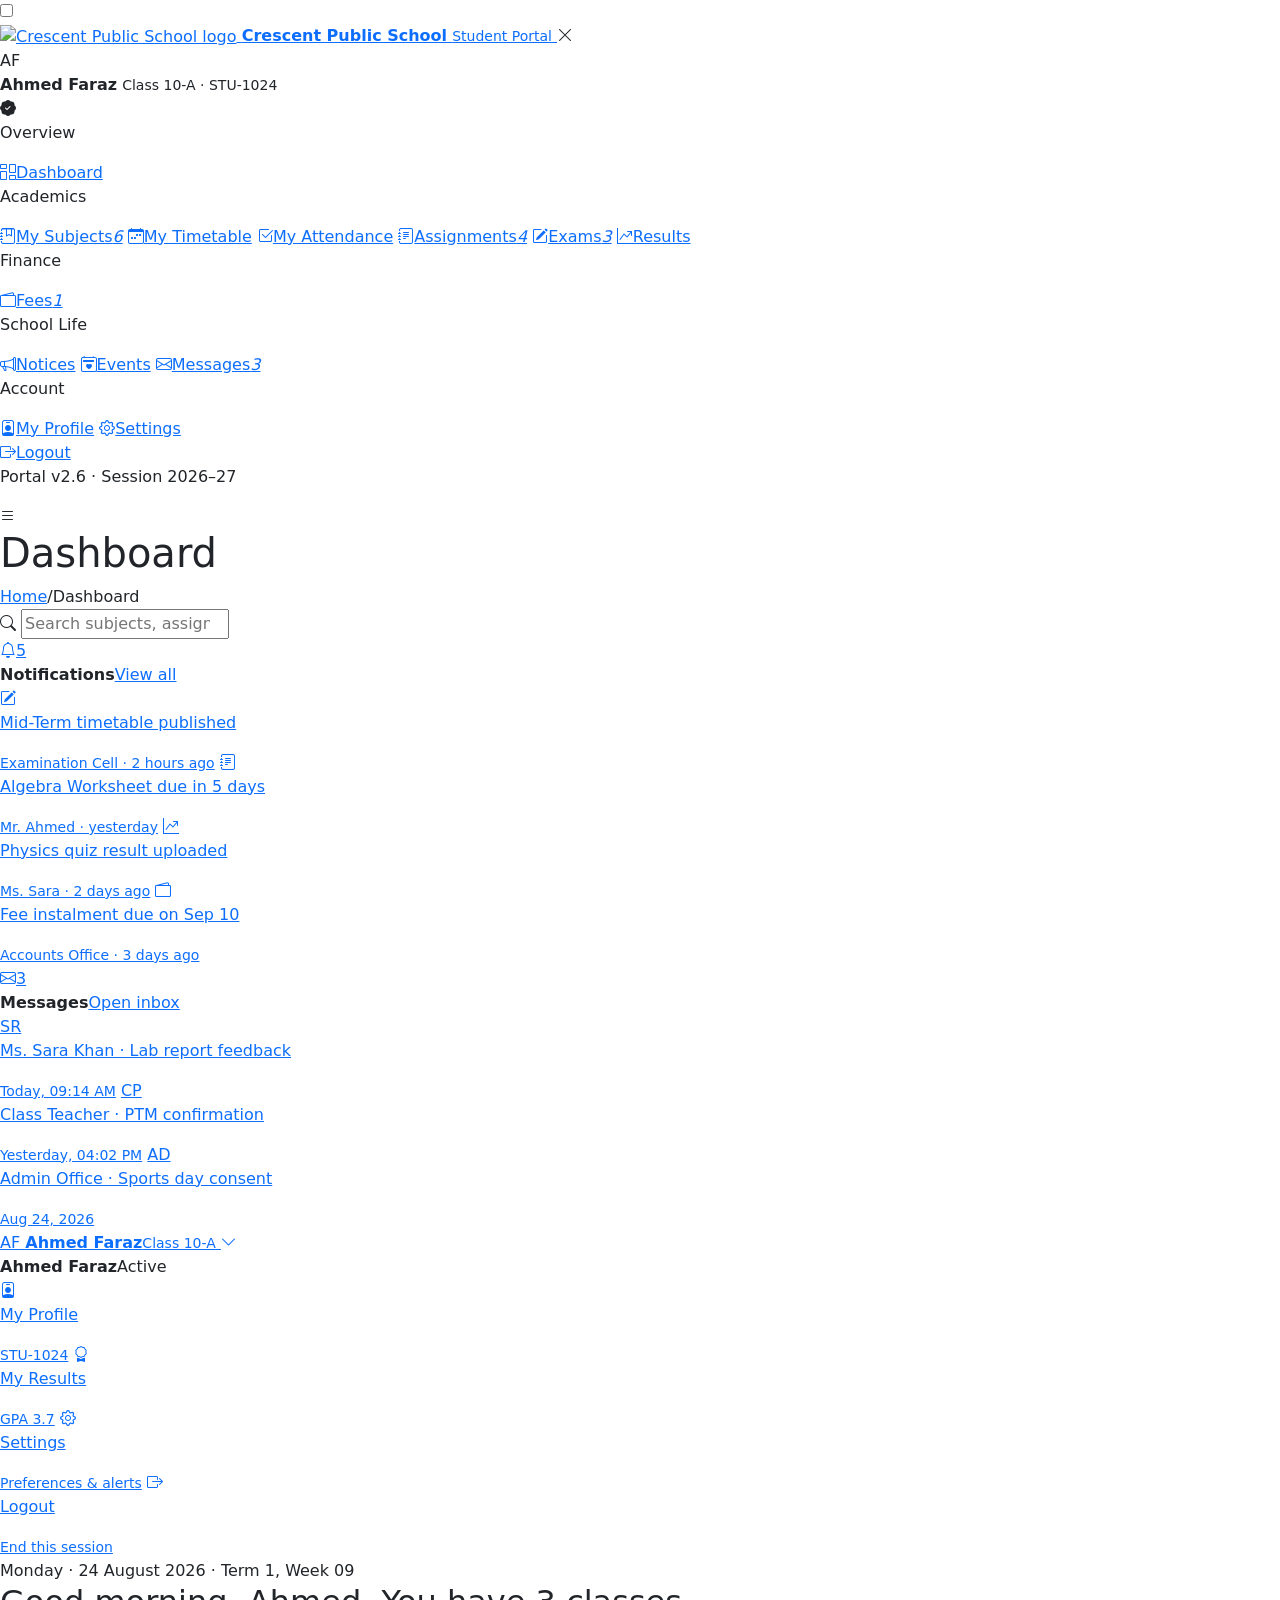
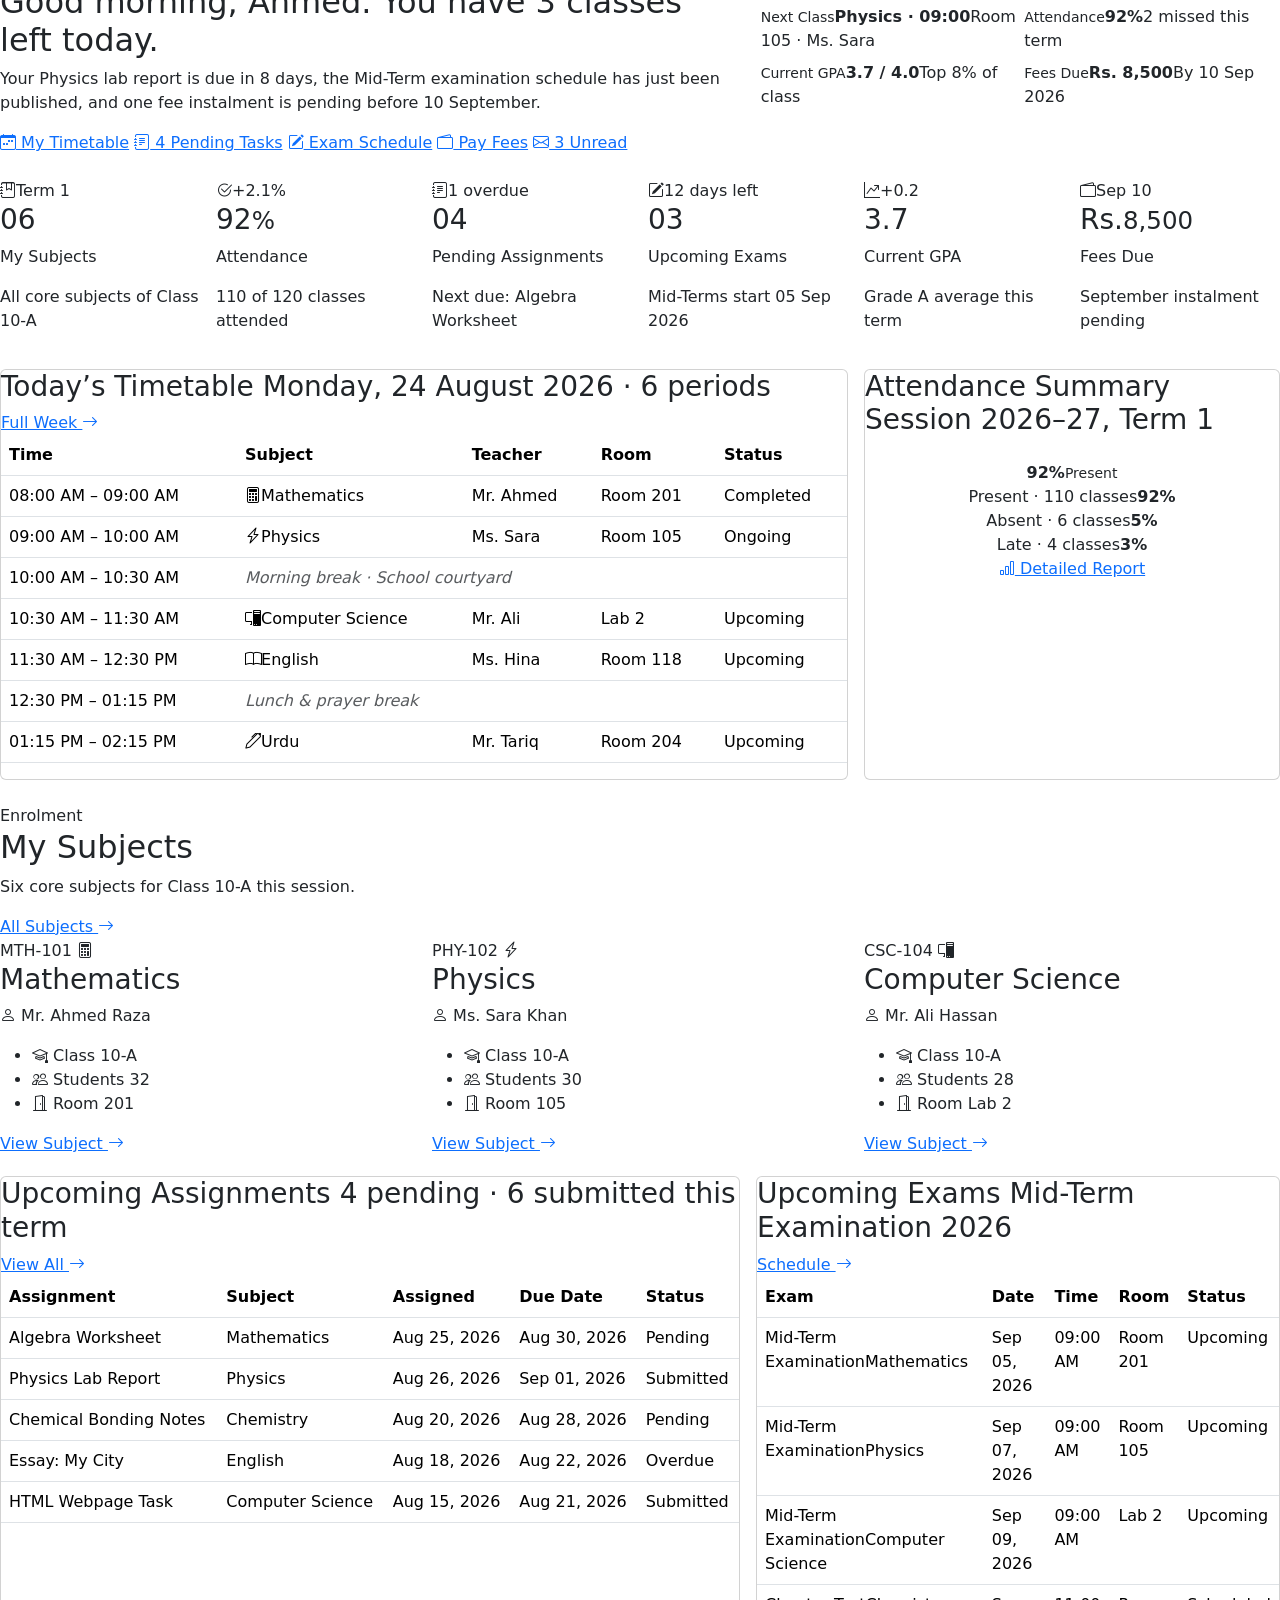
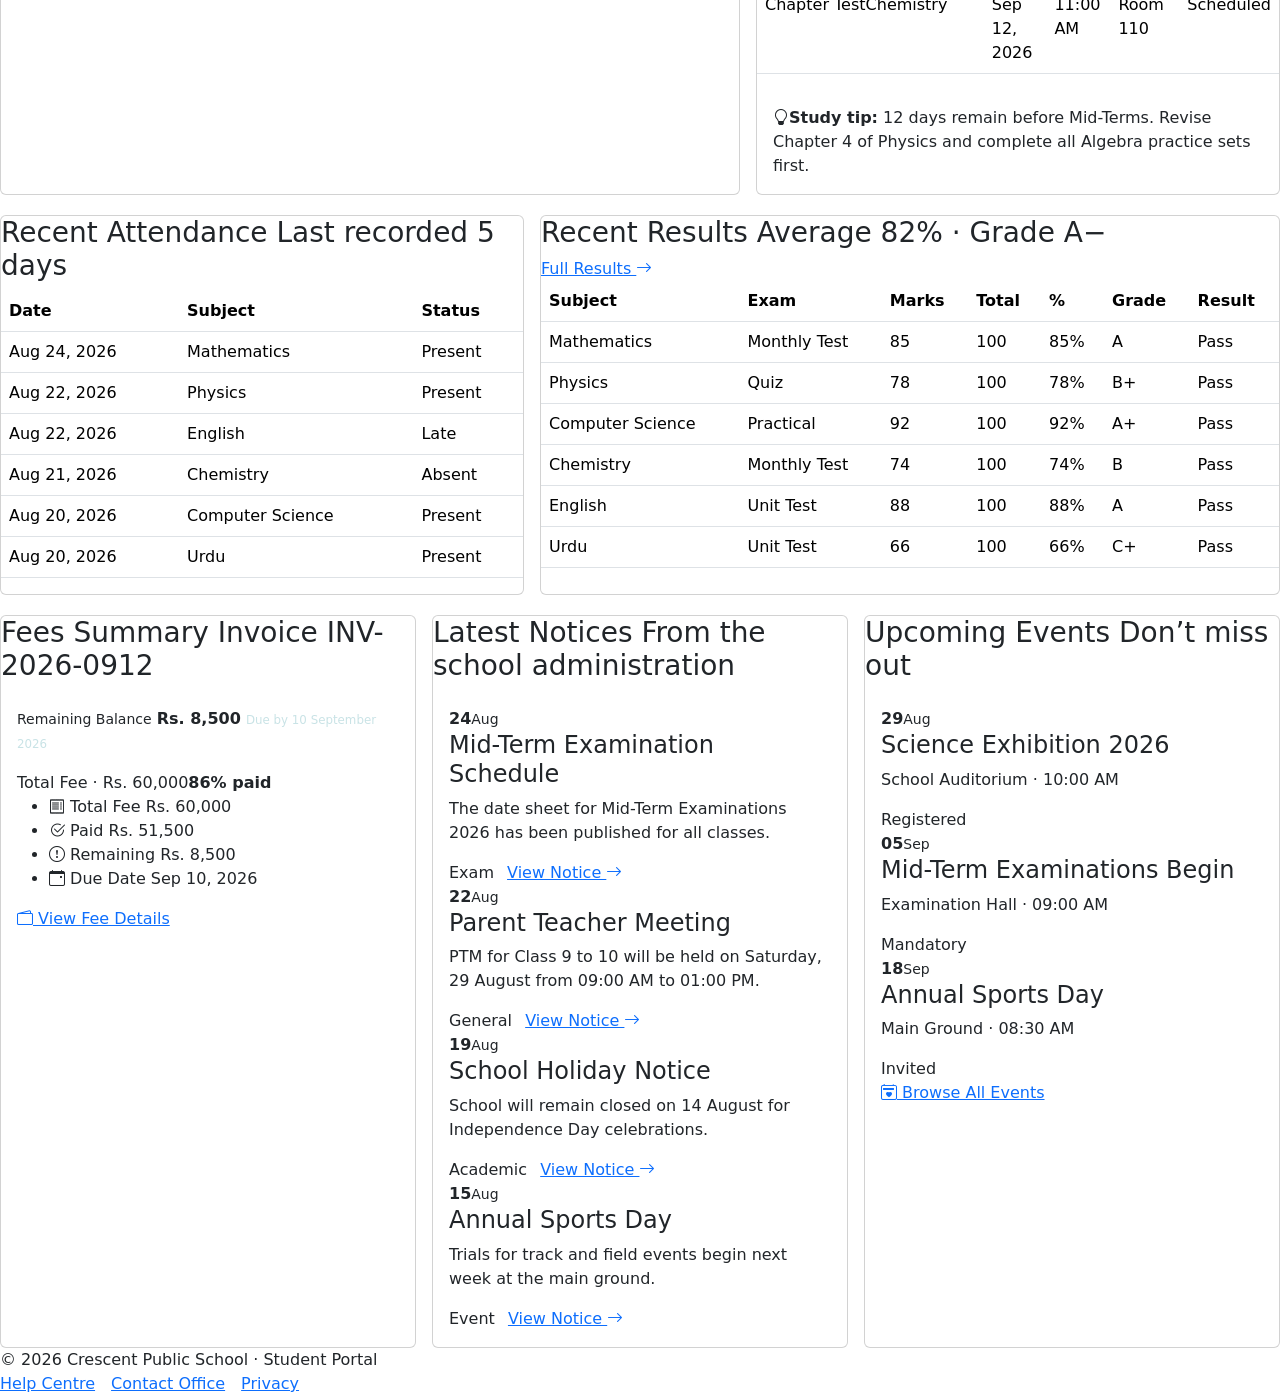
==== index.html @ 907e2cbc "Add files via upload" ====
<!DOCTYPE html>
<html lang="en">
<head>
<meta charset="UTF-8" />
<meta name="viewport" content="width=device-width, initial-scale=1" />
<meta name="description" content="Crescent Public School — Student Portal Dashboard for Ahmed Faraz (Class 10-A, STU-1024)" />
<title>Dashboard &middot; Student Portal &middot; Crescent Public School</title>
<link href="https://cdn.jsdelivr.net/npm/bootstrap@5.3.3/dist/css/bootstrap.min.css" rel="stylesheet" />
<link href="https://cdn.jsdelivr.net/npm/bootstrap-icons@1.11.3/font/bootstrap-icons.min.css" rel="stylesheet" />
<link rel="stylesheet" href="css/style.css" />
<link rel="icon" href="assets/images/logo.svg" type="image/svg+xml" />
</head>
<body>

<input type="checkbox" id="navToggle" class="nav-toggle" />
<label for="navToggle" class="nav-backdrop" aria-hidden="true"></label>

<!-- ================================ SIDEBAR ================================ -->
<aside class="app-sidebar">
  <div class="sidebar-head">
    <a href="index.html" class="sidebar-brand">
      <img src="assets/images/logo.svg" alt="Crescent Public School logo" />
      <span class="brand-text">
        <strong>Crescent Public School</strong>
        <small>Student Portal</small>
      </span>
    </a>
    <label for="navToggle" class="sidebar-close" aria-label="Close navigation"><i class="bi bi-x-lg"></i></label>
  </div>

  <div class="student-card">
    <span class="avatar avatar-lg">AF</span>
    <div class="student-card-text">
      <strong>Ahmed Faraz</strong>
      <small>Class 10-A &middot; STU-1024</small>
    </div>
    <span class="verify" title="Verified student"><i class="bi bi-patch-check-fill"></i></span>
  </div>

  <nav class="sidebar-nav">
    <p class="nav-group">Overview</p>
    <a class="nav-item active" href="index.html"><i class="bi bi-columns-gap"></i><span>Dashboard</span></a>

    <p class="nav-group">Academics</p>
    <a class="nav-item" href="subjects.html"><i class="bi bi-journal-bookmark"></i><span>My Subjects</span><em class="nav-tag">6</em></a>
    <a class="nav-item" href="timetable.html"><i class="bi bi-calendar-week"></i><span>My Timetable</span></a>
    <a class="nav-item" href="attendance.html"><i class="bi bi-check2-square"></i><span>My Attendance</span></a>
    <a class="nav-item" href="assignments.html"><i class="bi bi-journal-text"></i><span>Assignments</span><em class="nav-tag nav-tag-warn">4</em></a>
    <a class="nav-item" href="exams.html"><i class="bi bi-pencil-square"></i><span>Exams</span><em class="nav-tag nav-tag-info">3</em></a>
    <a class="nav-item" href="results.html"><i class="bi bi-graph-up-arrow"></i><span>Results</span></a>

    <p class="nav-group">Finance</p>
    <a class="nav-item" href="fees.html"><i class="bi bi-wallet2"></i><span>Fees</span><em class="nav-tag nav-tag-danger">1</em></a>

    <p class="nav-group">School Life</p>
    <a class="nav-item" href="notices.html"><i class="bi bi-megaphone"></i><span>Notices</span></a>
    <a class="nav-item" href="events.html"><i class="bi bi-calendar2-heart"></i><span>Events</span></a>
    <a class="nav-item" href="messages.html"><i class="bi bi-envelope"></i><span>Messages</span><em class="nav-tag">3</em></a>

    <p class="nav-group">Account</p>
    <a class="nav-item" href="profile.html"><i class="bi bi-person-badge"></i><span>My Profile</span></a>
    <a class="nav-item" href="settings.html"><i class="bi bi-gear"></i><span>Settings</span></a>
  </nav>

  <div class="sidebar-foot">
    <a href="#" class="logout-btn"><i class="bi bi-box-arrow-right"></i><span>Logout</span></a>
    <p class="copy">Portal v2.6 &middot; Session 2026&ndash;27</p>
  </div>
</aside>

<!-- ================================= MAIN ================================= -->
<div class="app-main">

  <header class="app-topbar">
    <label for="navToggle" class="nav-btn" aria-label="Open navigation"><i class="bi bi-list"></i></label>
    <div class="topbar-title">
      <h1>Dashboard</h1>
      <div class="crumbs"><a href="index.html">Home</a><span>/</span>Dashboard</div>
    </div>

    <div class="topbar-search">
      <i class="bi bi-search"></i>
      <input type="search" placeholder="Search subjects, assignments, notices&hellip;" aria-label="Search" />
    </div>

    <div class="topbar-actions">
      <div class="icon-drop">
        <a href="notices.html" class="icon-btn" aria-label="Notifications"><i class="bi bi-bell"></i><span class="ping">5</span></a>
        <div class="drop-panel">
          <div class="drop-head"><strong>Notifications</strong><a href="notices.html">View all</a></div>
          <a href="exams.html" class="drop-row"><i class="dot-ico p-info"><i class="bi bi-pencil-square"></i></i><span><p>Mid-Term timetable published</p><small>Examination Cell &middot; 2 hours ago</small></span></a>
          <a href="assignments.html" class="drop-row"><i class="dot-ico p-warn"><i class="bi bi-journal-text"></i></i><span><p>Algebra Worksheet due in 5 days</p><small>Mr. Ahmed &middot; yesterday</small></span></a>
          <a href="results.html" class="drop-row"><i class="dot-ico p-ok"><i class="bi bi-graph-up-arrow"></i></i><span><p>Physics quiz result uploaded</p><small>Ms. Sara &middot; 2 days ago</small></span></a>
          <a href="fees.html" class="drop-row"><i class="dot-ico p-danger"><i class="bi bi-wallet2"></i></i><span><p>Fee instalment due on Sep 10</p><small>Accounts Office &middot; 3 days ago</small></span></a>
        </div>
      </div>

      <div class="icon-drop">
        <a href="messages.html" class="icon-btn" aria-label="Messages"><i class="bi bi-envelope"></i><span class="ping">3</span></a>
        <div class="drop-panel">
          <div class="drop-head"><strong>Messages</strong><a href="messages.html">Open inbox</a></div>
          <a href="messages.html" class="drop-row"><span class="avatar info">SR</span><span><p>Ms. Sara Khan &middot; Lab report feedback</p><small>Today, 09:14 AM</small></span></a>
          <a href="messages.html" class="drop-row"><span class="avatar amber">CP</span><span><p>Class Teacher &middot; PTM confirmation</p><small>Yesterday, 04:02 PM</small></span></a>
          <a href="messages.html" class="drop-row"><span class="avatar violet">AD</span><span><p>Admin Office &middot; Sports day consent</p><small>Aug 24, 2026</small></span></a>
        </div>
      </div>

      <div class="icon-drop">
        <a href="profile.html" class="profile-chip">
          <span class="avatar">AF</span>
          <span class="who"><b>Ahmed Faraz</b><small>Class 10-A</small></span>
          <i class="bi bi-chevron-down"></i>
        </a>
        <div class="drop-panel">
          <div class="drop-head"><strong>Ahmed Faraz</strong><span class="pill p-ok">Active</span></div>
          <a href="profile.html" class="drop-row"><i class="dot-ico p-teal"><i class="bi bi-person-badge"></i></i><span><p>My Profile</p><small>STU-1024</small></span></a>
          <a href="results.html" class="drop-row"><i class="dot-ico p-ok"><i class="bi bi-award"></i></i><span><p>My Results</p><small>GPA 3.7</small></span></a>
          <a href="settings.html" class="drop-row"><i class="dot-ico p-violet"><i class="bi bi-gear"></i></i><span><p>Settings</p><small>Preferences &amp; alerts</small></span></a>
          <a href="#" class="drop-row"><i class="dot-ico p-danger"><i class="bi bi-box-arrow-right"></i></i><span><p>Logout</p><small>End this session</small></span></a>
        </div>
      </div>
    </div>
  </header>

  <main class="app-content">

    <!-- ------------------------------ WELCOME ------------------------------ -->
    <section class="welcome rise">
      <div class="row g-4 align-items-center">
        <div class="col-lg-7">
          <span class="eyebrow">Monday &middot; 24 August 2026 &middot; Term 1, Week 09</span>
          <h2>Good morning, Ahmed. You have 3 classes left today.</h2>
          <p>Your Physics lab report is due in 8 days, the Mid-Term examination schedule has just been published, and one fee instalment is pending before 10 September.</p>
          <div class="quick-chips">
            <a href="timetable.html" class="chip"><i class="bi bi-calendar-week"></i> My Timetable</a>
            <a href="assignments.html" class="chip"><i class="bi bi-journal-text"></i> 4 Pending Tasks</a>
            <a href="exams.html" class="chip"><i class="bi bi-pencil-square"></i> Exam Schedule</a>
            <a href="fees.html" class="chip"><i class="bi bi-wallet2"></i> Pay Fees</a>
            <a href="messages.html" class="chip"><i class="bi bi-envelope"></i> 3 Unread</a>
          </div>
        </div>
        <div class="col-lg-5">
          <div class="row g-2">
            <div class="col-6">
              <div class="fact"><small>Next Class</small><strong>Physics &middot; 09:00</strong><span>Room 105 &middot; Ms. Sara</span></div>
            </div>
            <div class="col-6">
              <div class="fact"><small>Attendance</small><strong>92%</strong><span>2 missed this term</span></div>
            </div>
            <div class="col-6">
              <div class="fact"><small>Current GPA</small><strong>3.7 / 4.0</strong><span>Top 8% of class</span></div>
            </div>
            <div class="col-6">
              <div class="fact"><small>Fees Due</small><strong>Rs. 8,500</strong><span>By 10 Sep 2026</span></div>
            </div>
          </div>
        </div>
      </div>
    </section>

    <!-- ------------------------------ STATISTICS ------------------------------ -->
    <section class="mt-4">
      <div class="row g-3">
        <div class="col-6 col-md-4 col-xl-2 rise rise-1">
          <div class="stat-card teal">
            <div class="stat-top"><span class="stat-ico"><i class="bi bi-journal-bookmark"></i></span><span class="stat-trend flat">Term 1</span></div>
            <h3 class="stat-num">06</h3>
            <p class="stat-title">My Subjects</p>
            <p class="stat-desc">All core subjects of Class 10-A</p>
            <span class="stat-bar"><i style="width:100%"></i></span>
          </div>
        </div>
        <div class="col-6 col-md-4 col-xl-2 rise rise-2">
          <div class="stat-card ok">
            <div class="stat-top"><span class="stat-ico"><i class="bi bi-check2-circle"></i></span><span class="stat-trend">+2.1%</span></div>
            <h3 class="stat-num">92<small>%</small></h3>
            <p class="stat-title">Attendance</p>
            <p class="stat-desc">110 of 120 classes attended</p>
            <span class="stat-bar"><i style="width:92%"></i></span>
          </div>
        </div>
        <div class="col-6 col-md-4 col-xl-2 rise rise-3">
          <div class="stat-card amber">
            <div class="stat-top"><span class="stat-ico"><i class="bi bi-journal-text"></i></span><span class="stat-trend down">1 overdue</span></div>
            <h3 class="stat-num">04</h3>
            <p class="stat-title">Pending Assignments</p>
            <p class="stat-desc">Next due: Algebra Worksheet</p>
            <span class="stat-bar"><i style="width:40%"></i></span>
          </div>
        </div>
        <div class="col-6 col-md-4 col-xl-2 rise rise-4">
          <div class="stat-card info">
            <div class="stat-top"><span class="stat-ico"><i class="bi bi-pencil-square"></i></span><span class="stat-trend flat">12 days left</span></div>
            <h3 class="stat-num">03</h3>
            <p class="stat-title">Upcoming Exams</p>
            <p class="stat-desc">Mid-Terms start 05 Sep 2026</p>
            <span class="stat-bar"><i style="width:55%"></i></span>
          </div>
        </div>
        <div class="col-6 col-md-4 col-xl-2 rise rise-5">
          <div class="stat-card violet">
            <div class="stat-top"><span class="stat-ico"><i class="bi bi-graph-up-arrow"></i></span><span class="stat-trend">+0.2</span></div>
            <h3 class="stat-num">3.7</h3>
            <p class="stat-title">Current GPA</p>
            <p class="stat-desc">Grade A average this term</p>
            <span class="stat-bar"><i style="width:88%"></i></span>
          </div>
        </div>
        <div class="col-6 col-md-4 col-xl-2 rise rise-6">
          <div class="stat-card danger">
            <div class="stat-top"><span class="stat-ico"><i class="bi bi-wallet2"></i></span><span class="stat-trend down">Sep 10</span></div>
            <h3 class="stat-num">Rs.<small>8,500</small></h3>
            <p class="stat-title">Fees Due</p>
            <p class="stat-desc">September instalment pending</p>
            <span class="stat-bar"><i style="width:14%"></i></span>
          </div>
        </div>
      </div>
    </section>

    <!-- ------------------ TODAY'S TIMETABLE + ATTENDANCE ------------------ -->
    <section class="row g-3 mt-1">
      <div class="col-xl-8 rise">
        <div class="card lift h-100">
          <div class="card-head">
            <div>
              <h3>Today&rsquo;s Timetable <span class="sub">Monday, 24 August 2026 &middot; 6 periods</span></h3>
            </div>
            <a href="timetable.html" class="mini-link">Full Week <i class="bi bi-arrow-right"></i></a>
          </div>
          <div class="table-responsive">
            <table class="table">
              <thead>
                <tr><th>Time</th><th>Subject</th><th>Teacher</th><th>Room</th><th>Status</th></tr>
              </thead>
              <tbody>
                <tr>
                  <td class="t-strong">08:00 AM &ndash; 09:00 AM</td>
                  <td><span class="subject-chip s-math"><i class="bi bi-calculator"></i>Mathematics</span></td>
                  <td>Mr. Ahmed</td><td>Room 201</td><td><span class="pill p-grey">Completed</span></td>
                </tr>
                <tr>
                  <td class="t-strong">09:00 AM &ndash; 10:00 AM</td>
                  <td><span class="subject-chip s-phy"><i class="bi bi-lightning-charge"></i>Physics</span></td>
                  <td>Ms. Sara</td><td>Room 105</td><td><span class="pill p-info">Ongoing</span></td>
                </tr>
                <tr>
                  <td class="t-strong">10:00 AM &ndash; 10:30 AM</td>
                  <td colspan="4" class="text-muted fst-italic">Morning break &middot; School courtyard</td>
                </tr>
                <tr>
                  <td class="t-strong">10:30 AM &ndash; 11:30 AM</td>
                  <td><span class="subject-chip s-cs"><i class="bi bi-pc-display"></i>Computer Science</span></td>
                  <td>Mr. Ali</td><td>Lab 2</td><td><span class="pill p-teal">Upcoming</span></td>
                </tr>
                <tr>
                  <td class="t-strong">11:30 AM &ndash; 12:30 PM</td>
                  <td><span class="subject-chip s-eng"><i class="bi bi-book"></i>English</span></td>
                  <td>Ms. Hina</td><td>Room 118</td><td><span class="pill p-teal">Upcoming</span></td>
                </tr>
                <tr>
                  <td class="t-strong">12:30 PM &ndash; 01:15 PM</td>
                  <td colspan="4" class="text-muted fst-italic">Lunch &amp; prayer break</td>
                </tr>
                <tr>
                  <td class="t-strong">01:15 PM &ndash; 02:15 PM</td>
                  <td><span class="subject-chip s-urdu"><i class="bi bi-pen"></i>Urdu</span></td>
                  <td>Mr. Tariq</td><td>Room 204</td><td><span class="pill p-teal">Upcoming</span></td>
                </tr>
              </tbody>
            </table>
          </div>
        </div>
      </div>

      <div class="col-xl-4 rise rise-2">
        <div class="card lift h-100">
          <div class="card-head"><h3>Attendance Summary <span class="sub">Session 2026&ndash;27, Term 1</span></h3></div>
          <div class="card-body text-center">
            <div class="donut">
              <div class="donut-mid"><b>92%</b><small>Present</small></div>
            </div>
            <div class="legend">
              <div class="legend-row"><i class="dot" style="background:var(--ok)"></i><span>Present &middot; 110 classes</span><b>92%</b></div>
              <div class="legend-row"><i class="dot" style="background:var(--danger)"></i><span>Absent &middot; 6 classes</span><b>5%</b></div>
              <div class="legend-row"><i class="dot" style="background:var(--accent)"></i><span>Late &middot; 4 classes</span><b>3%</b></div>
            </div>
            <div class="divider-soft"></div>
            <a href="attendance.html" class="btn-solid w-100 justify-content-center"><i class="bi bi-bar-chart"></i> Detailed Report</a>
          </div>
        </div>
      </div>
    </section>

    <!-- ------------------------------ MY SUBJECTS ------------------------------ -->
    <section class="mt-4 rise">
      <div class="section-head">
        <div>
          <span class="eyebrow">Enrolment</span>
          <h2>My Subjects</h2>
          <p>Six core subjects for Class 10-A this session.</p>
        </div>
        <a href="subjects.html" class="mini-link">All Subjects <i class="bi bi-arrow-right"></i></a>
      </div>
      <div class="row g-3">
        <div class="col-md-6 col-xl-4">
          <div class="subject-card s-math">
            <span class="ribbon"></span><span class="code">MTH-101</span>
            <span class="subject-ico"><i class="bi bi-calculator"></i></span>
            <h3>Mathematics</h3>
            <p class="teacher"><i class="bi bi-person"></i> Mr. Ahmed Raza</p>
            <ul class="meta-list">
              <li><i class="bi bi-mortarboard"></i> Class <span>10-A</span></li>
              <li><i class="bi bi-people"></i> Students <span>32</span></li>
              <li><i class="bi bi-door-open"></i> Room <span>201</span></li>
            </ul>
            <a href="subjects.html" class="mini-link">View Subject <i class="bi bi-arrow-right"></i></a>
          </div>
        </div>
        <div class="col-md-6 col-xl-4">
          <div class="subject-card s-phy">
            <span class="ribbon"></span><span class="code">PHY-102</span>
            <span class="subject-ico"><i class="bi bi-lightning-charge"></i></span>
            <h3>Physics</h3>
            <p class="teacher"><i class="bi bi-person"></i> Ms. Sara Khan</p>
            <ul class="meta-list">
              <li><i class="bi bi-mortarboard"></i> Class <span>10-A</span></li>
              <li><i class="bi bi-people"></i> Students <span>30</span></li>
              <li><i class="bi bi-door-open"></i> Room <span>105</span></li>
            </ul>
            <a href="subjects.html" class="mini-link">View Subject <i class="bi bi-arrow-right"></i></a>
          </div>
        </div>
        <div class="col-md-6 col-xl-4">
          <div class="subject-card s-cs">
            <span class="ribbon"></span><span class="code">CSC-104</span>
            <span class="subject-ico"><i class="bi bi-pc-display"></i></span>
            <h3>Computer Science</h3>
            <p class="teacher"><i class="bi bi-person"></i> Mr. Ali Hassan</p>
            <ul class="meta-list">
              <li><i class="bi bi-mortarboard"></i> Class <span>10-A</span></li>
              <li><i class="bi bi-people"></i> Students <span>28</span></li>
              <li><i class="bi bi-door-open"></i> Room <span>Lab 2</span></li>
            </ul>
            <a href="subjects.html" class="mini-link">View Subject <i class="bi bi-arrow-right"></i></a>
          </div>
        </div>
      </div>
    </section>

    <!-- ------------------ ASSIGNMENTS + EXAMS ------------------ -->
    <section class="row g-3 mt-1 rise">
      <div class="col-xl-7">
        <div class="card lift h-100">
          <div class="card-head">
            <h3>Upcoming Assignments <span class="sub">4 pending &middot; 6 submitted this term</span></h3>
            <a href="assignments.html" class="mini-link amber">View All <i class="bi bi-arrow-right"></i></a>
          </div>
          <div class="table-responsive">
            <table class="table">
              <thead><tr><th>Assignment</th><th>Subject</th><th>Assigned</th><th>Due Date</th><th>Status</th></tr></thead>
              <tbody>
                <tr>
                  <td class="t-strong">Algebra Worksheet</td>
                  <td>Mathematics</td><td>Aug 25, 2026</td><td>Aug 30, 2026</td>
                  <td><span class="pill p-warn">Pending</span></td>
                </tr>
                <tr>
                  <td class="t-strong">Physics Lab Report</td>
                  <td>Physics</td><td>Aug 26, 2026</td><td>Sep 01, 2026</td>
                  <td><span class="pill p-ok">Submitted</span></td>
                </tr>
                <tr>
                  <td class="t-strong">Chemical Bonding Notes</td>
                  <td>Chemistry</td><td>Aug 20, 2026</td><td>Aug 28, 2026</td>
                  <td><span class="pill p-warn">Pending</span></td>
                </tr>
                <tr>
                  <td class="t-strong">Essay: My City</td>
                  <td>English</td><td>Aug 18, 2026</td><td>Aug 22, 2026</td>
                  <td><span class="pill p-danger">Overdue</span></td>
                </tr>
                <tr>
                  <td class="t-strong">HTML Webpage Task</td>
                  <td>Computer Science</td><td>Aug 15, 2026</td><td>Aug 21, 2026</td>
                  <td><span class="pill p-ok">Submitted</span></td>
                </tr>
              </tbody>
            </table>
          </div>
        </div>
      </div>
      <div class="col-xl-5">
        <div class="card lift h-100">
          <div class="card-head">
            <h3>Upcoming Exams <span class="sub">Mid-Term Examination 2026</span></h3>
            <a href="exams.html" class="mini-link">Schedule <i class="bi bi-arrow-right"></i></a>
          </div>
          <div class="table-responsive">
            <table class="table">
              <thead><tr><th>Exam</th><th>Date</th><th>Time</th><th>Room</th><th>Status</th></tr></thead>
              <tbody>
                <tr>
                  <td class="t-strong">Mid-Term Examination<span class="t-sub">Mathematics</span></td>
                  <td>Sep 05, 2026</td><td>09:00 AM</td><td>Room 201</td><td><span class="pill p-info">Upcoming</span></td>
                </tr>
                <tr>
                  <td class="t-strong">Mid-Term Examination<span class="t-sub">Physics</span></td>
                  <td>Sep 07, 2026</td><td>09:00 AM</td><td>Room 105</td><td><span class="pill p-info">Upcoming</span></td>
                </tr>
                <tr>
                  <td class="t-strong">Mid-Term Examination<span class="t-sub">Computer Science</span></td>
                  <td>Sep 09, 2026</td><td>09:00 AM</td><td>Lab 2</td><td><span class="pill p-info">Upcoming</span></td>
                </tr>
                <tr>
                  <td class="t-strong">Chapter Test<span class="t-sub">Chemistry</span></td>
                  <td>Sep 12, 2026</td><td>11:00 AM</td><td>Room 110</td><td><span class="pill p-grey">Scheduled</span></td>
                </tr>
              </tbody>
            </table>
          </div>
          <div class="card-body">
            <div class="alert-soft teal"><i class="bi bi-lightbulb"></i><span><b>Study tip:</b> 12 days remain before Mid-Terms. Revise Chapter 4 of Physics and complete all Algebra practice sets first.</span></div>
          </div>
        </div>
      </div>
    </section>

    <!-- ------------------ RECENT ATTENDANCE + RESULTS ------------------ -->
    <section class="row g-3 mt-1 rise">
      <div class="col-xl-5">
        <div class="card lift h-100">
          <div class="card-head"><h3>Recent Attendance <span class="sub">Last recorded 5 days</span></h3></div>
          <div class="table-responsive">
            <table class="table">
              <thead><tr><th>Date</th><th>Subject</th><th>Status</th></tr></thead>
              <tbody>
                <tr><td>Aug 24, 2026</td><td>Mathematics</td><td><span class="pill p-ok">Present</span></td></tr>
                <tr><td>Aug 22, 2026</td><td>Physics</td><td><span class="pill p-ok">Present</span></td></tr>
                <tr><td>Aug 22, 2026</td><td>English</td><td><span class="pill p-warn">Late</span></td></tr>
                <tr><td>Aug 21, 2026</td><td>Chemistry</td><td><span class="pill p-danger">Absent</span></td></tr>
                <tr><td>Aug 20, 2026</td><td>Computer Science</td><td><span class="pill p-ok">Present</span></td></tr>
                <tr><td>Aug 20, 2026</td><td>Urdu</td><td><span class="pill p-ok">Present</span></td></tr>
              </tbody>
            </table>
          </div>
        </div>
      </div>
      <div class="col-xl-7">
        <div class="card lift h-100">
          <div class="card-head">
            <h3>Recent Results <span class="sub">Average 82% &middot; Grade A&minus;</span></h3>
            <a href="results.html" class="mini-link">Full Results <i class="bi bi-arrow-right"></i></a>
          </div>
          <div class="table-responsive">
            <table class="table">
              <thead><tr><th>Subject</th><th>Exam</th><th>Marks</th><th>Total</th><th>%</th><th>Grade</th><th>Result</th></tr></thead>
              <tbody>
                <tr><td class="t-strong">Mathematics</td><td>Monthly Test</td><td>85</td><td>100</td><td>85%</td><td><span class="pill p-ok bare">A</span></td><td><span class="pill p-ok">Pass</span></td></tr>
                <tr><td class="t-strong">Physics</td><td>Quiz</td><td>78</td><td>100</td><td>78%</td><td><span class="pill p-teal bare">B+</span></td><td><span class="pill p-ok">Pass</span></td></tr>
                <tr><td class="t-strong">Computer Science</td><td>Practical</td><td>92</td><td>100</td><td>92%</td><td><span class="pill p-ok bare">A+</span></td><td><span class="pill p-ok">Pass</span></td></tr>
                <tr><td class="t-strong">Chemistry</td><td>Monthly Test</td><td>74</td><td>100</td><td>74%</td><td><span class="pill p-teal bare">B</span></td><td><span class="pill p-ok">Pass</span></td></tr>
                <tr><td class="t-strong">English</td><td>Unit Test</td><td>88</td><td>100</td><td>88%</td><td><span class="pill p-ok bare">A</span></td><td><span class="pill p-ok">Pass</span></td></tr>
                <tr><td class="t-strong">Urdu</td><td>Unit Test</td><td>66</td><td>100</td><td>66%</td><td><span class="pill p-warn bare">C+</span></td><td><span class="pill p-ok">Pass</span></td></tr>
              </tbody>
            </table>
          </div>
        </div>
      </div>
    </section>

    <!-- ------------------ FEES + NOTICES ------------------ -->
    <section class="row g-3 mt-1 rise">
      <div class="col-xl-4">
        <div class="card lift h-100">
          <div class="card-head"><h3>Fees Summary <span class="sub">Invoice INV-2026-0912</span></h3></div>
          <div class="card-body">
            <div class="total-box mb-3">
              <small>Remaining Balance</small>
              <strong>Rs. 8,500</strong>
              <span style="font-size:.74rem;color:#c9e3e6">Due by 10 September 2026</span>
            </div>
            <div class="bar-label"><span>Total Fee &middot; Rs. 60,000</span><b>86% paid</b></div>
            <span class="bar"><i style="width:86%;background:linear-gradient(90deg,var(--ok),#3fbf8e)"></i></span>
            <div class="divider-soft"></div>
            <ul class="meta-list mb-3">
              <li><i class="bi bi-receipt"></i> Total Fee <span>Rs. 60,000</span></li>
              <li><i class="bi bi-check2-circle"></i> Paid <span>Rs. 51,500</span></li>
              <li><i class="bi bi-exclamation-circle"></i> Remaining <span>Rs. 8,500</span></li>
              <li><i class="bi bi-calendar-event"></i> Due Date <span>Sep 10, 2026</span></li>
            </ul>
            <a href="fees.html" class="btn-solid w-100 justify-content-center"><i class="bi bi-wallet2"></i> View Fee Details</a>
          </div>
        </div>
      </div>

      <div class="col-xl-4">
        <div class="card lift h-100">
          <div class="card-head"><h3>Latest Notices <span class="sub">From the school administration</span></h3></div>
          <div class="card-body tight">
            <div class="notice-row teal">
              <div class="notice-date"><b>24</b><small>Aug</small></div>
              <div>
                <h4>Mid-Term Examination Schedule</h4>
                <p>The date sheet for Mid-Term Examinations 2026 has been published for all classes.</p>
                <span class="pill p-info bare">Exam</span>
                <a href="notices.html" class="mini-link ms-2">View Notice <i class="bi bi-arrow-right"></i></a>
              </div>
            </div>
            <div class="notice-row amber">
              <div class="notice-date"><b>22</b><small>Aug</small></div>
              <div>
                <h4>Parent Teacher Meeting</h4>
                <p>PTM for Class 9 to 10 will be held on Saturday, 29 August from 09:00 AM to 01:00 PM.</p>
                <span class="pill p-violet bare">General</span>
                <a href="notices.html" class="mini-link ms-2">View Notice <i class="bi bi-arrow-right"></i></a>
              </div>
            </div>
            <div class="notice-row violet">
              <div class="notice-date"><b>19</b><small>Aug</small></div>
              <div>
                <h4>School Holiday Notice</h4>
                <p>School will remain closed on 14 August for Independence Day celebrations.</p>
                <span class="pill p-teal bare">Academic</span>
                <a href="notices.html" class="mini-link ms-2">View Notice <i class="bi bi-arrow-right"></i></a>
              </div>
            </div>
            <div class="notice-row ok">
              <div class="notice-date"><b>15</b><small>Aug</small></div>
              <div>
                <h4>Annual Sports Day</h4>
                <p>Trials for track and field events begin next week at the main ground.</p>
                <span class="pill p-ok bare">Event</span>
                <a href="notices.html" class="mini-link ms-2">View Notice <i class="bi bi-arrow-right"></i></a>
              </div>
            </div>
          </div>
        </div>
      </div>

      <div class="col-xl-4">
        <div class="card lift h-100">
          <div class="card-head"><h3>Upcoming Events <span class="sub">Don&rsquo;t miss out</span></h3></div>
          <div class="card-body">
            <div class="notice-row teal">
              <div class="notice-date"><b>29</b><small>Aug</small></div>
              <div><h4>Science Exhibition 2026</h4><p>School Auditorium &middot; 10:00 AM</p><span class="pill p-ok">Registered</span></div>
            </div>
            <div class="notice-row info">
              <div class="notice-date"><b>05</b><small>Sep</small></div>
              <div><h4>Mid-Term Examinations Begin</h4><p>Examination Hall &middot; 09:00 AM</p><span class="pill p-info">Mandatory</span></div>
            </div>
            <div class="notice-row amber">
              <div class="notice-date"><b>18</b><small>Sep</small></div>
              <div><h4>Annual Sports Day</h4><p>Main Ground &middot; 08:30 AM</p><span class="pill p-warn">Invited</span></div>
            </div>
            <div class="divider-soft"></div>
            <a href="events.html" class="btn-outline w-100 justify-content-center"><i class="bi bi-calendar2-heart"></i> Browse All Events</a>
          </div>
        </div>
      </div>
    </section>

  </main>

  <footer class="page-foot">
    <span>&copy; 2026 Crescent Public School &middot; Student Portal</span>
    <span class="d-flex gap-3">
      <a href="notices.html">Help Centre</a>
      <a href="messages.html">Contact Office</a>
      <a href="settings.html">Privacy</a>
    </span>
  </footer>
</div>

</body>
</html>
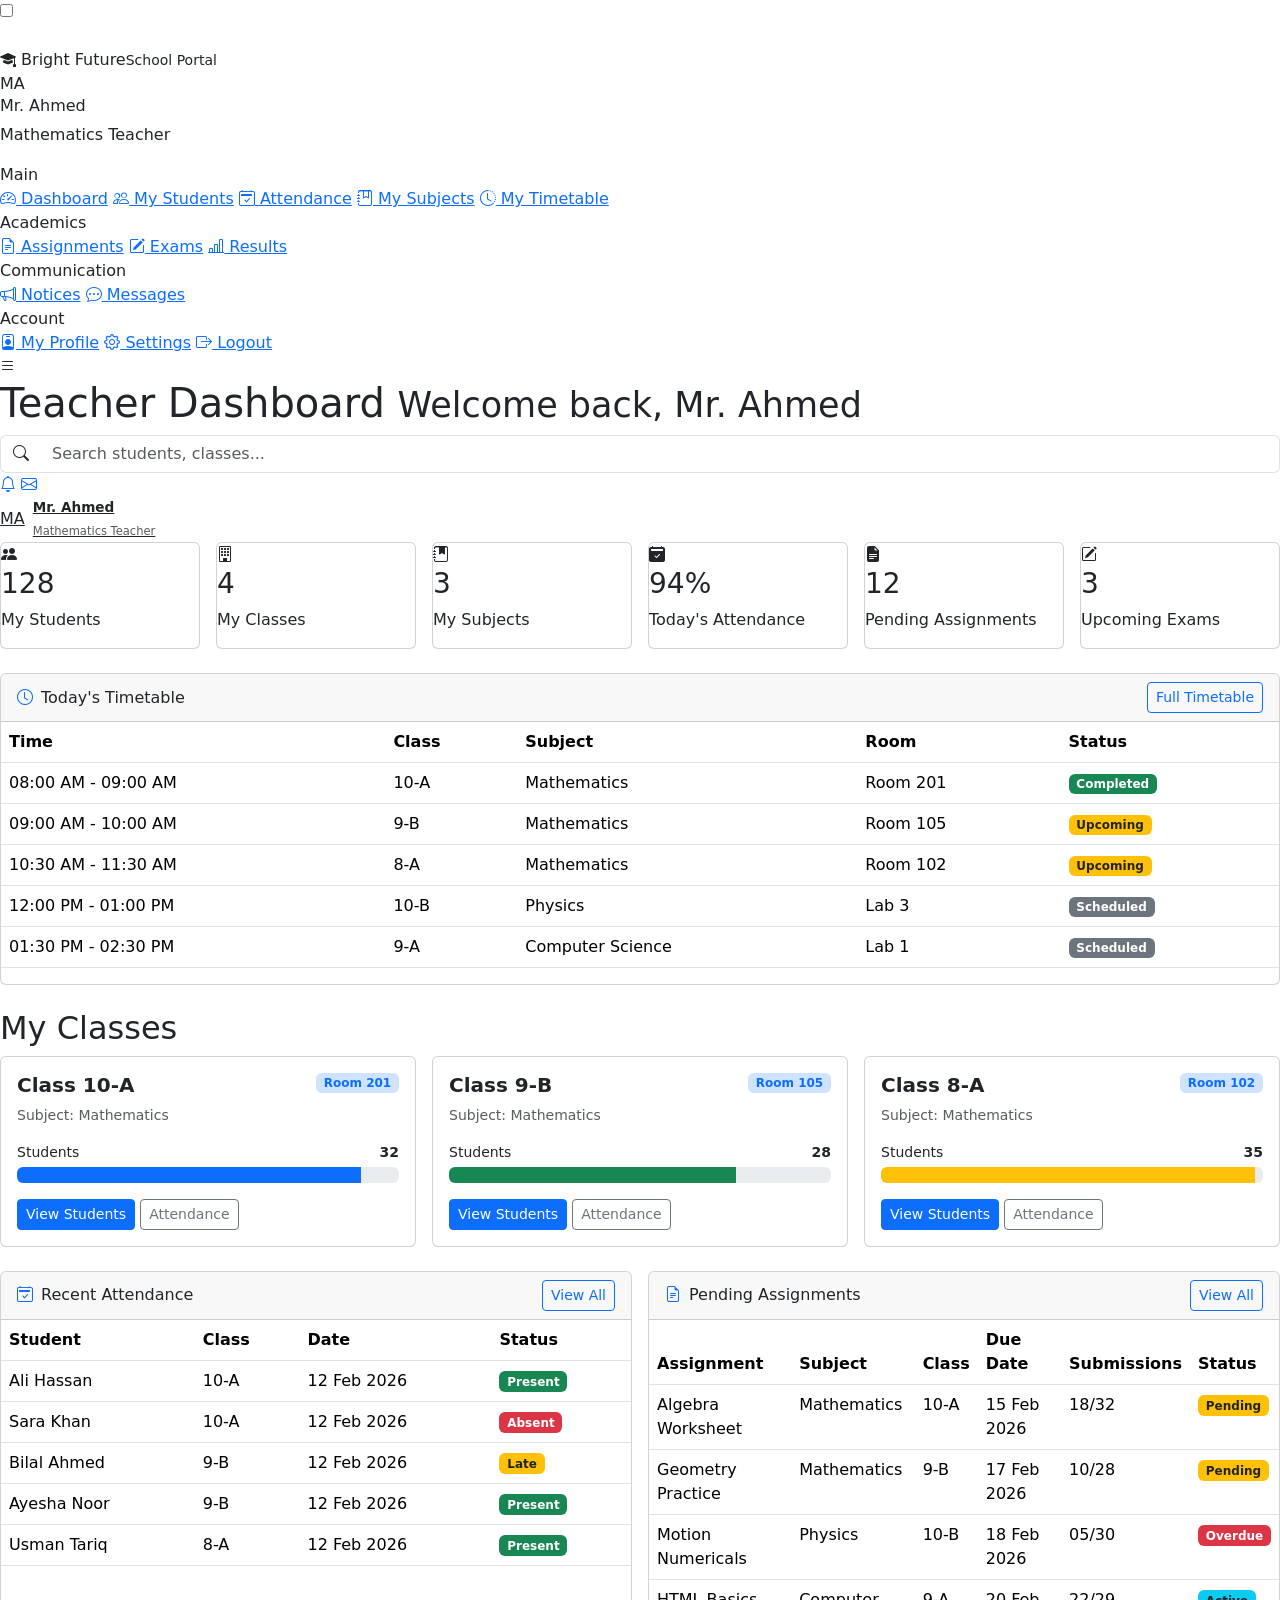
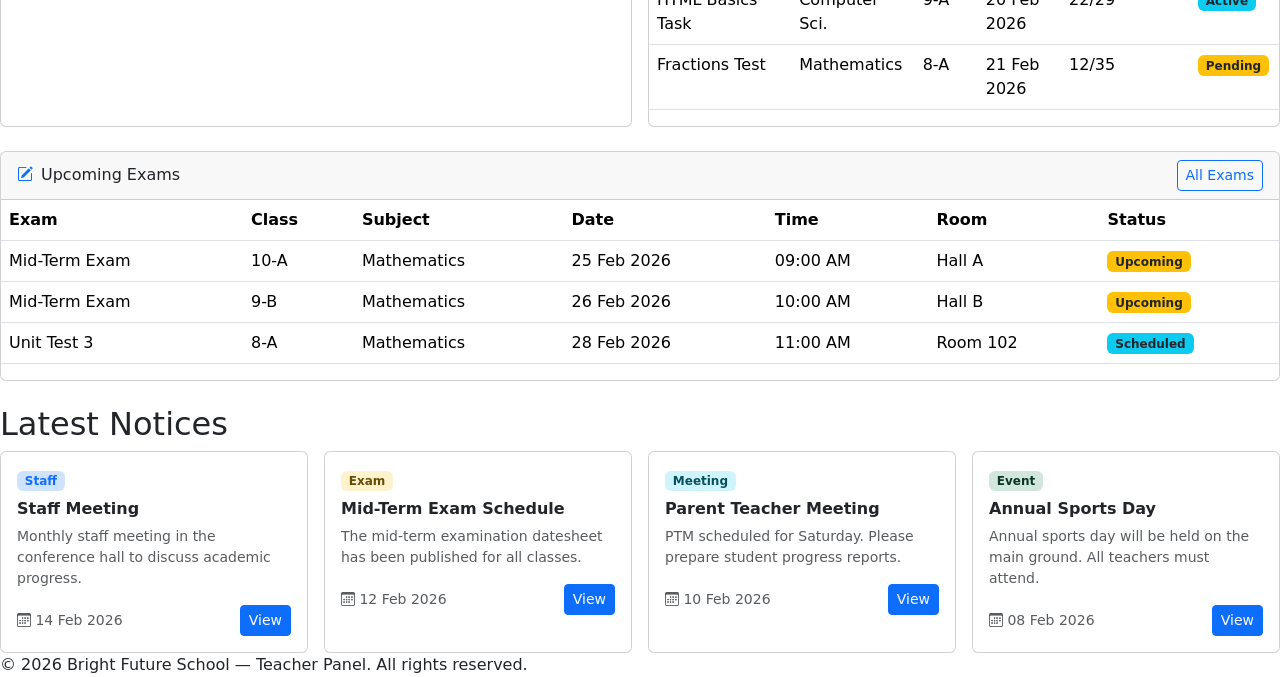
==== commit dfecd912: "Add files via upload" ====
--- a/index.html
+++ b/index.html
@@ -1,577 +1,261 @@
 <!DOCTYPE html>
 <html lang="en">
 <head>
-<meta charset="UTF-8" />
-<meta name="viewport" content="width=device-width, initial-scale=1" />
-<meta name="description" content="Crescent Public School — Student Portal Dashboard for Ahmed Faraz (Class 10-A, STU-1024)" />
-<title>Dashboard &middot; Student Portal &middot; Crescent Public School</title>
-<link href="https://cdn.jsdelivr.net/npm/bootstrap@5.3.3/dist/css/bootstrap.min.css" rel="stylesheet" />
-<link href="https://cdn.jsdelivr.net/npm/bootstrap-icons@1.11.3/font/bootstrap-icons.min.css" rel="stylesheet" />
-<link rel="stylesheet" href="css/style.css" />
-<link rel="icon" href="assets/images/logo.svg" type="image/svg+xml" />
+<meta charset="UTF-8">
+<meta name="viewport" content="width=device-width, initial-scale=1">
+<title>Teacher Dashboard | Bright Future School</title>
+<link href="https://cdn.jsdelivr.net/npm/bootstrap@5.3.3/dist/css/bootstrap.min.css" rel="stylesheet">
+<link href="https://cdn.jsdelivr.net/npm/bootstrap-icons@1.11.3/font/bootstrap-icons.css" rel="stylesheet">
+<link rel="stylesheet" href="css/style.css">
 </head>
 <body>
-
-<input type="checkbox" id="navToggle" class="nav-toggle" />
-<label for="navToggle" class="nav-backdrop" aria-hidden="true"></label>
-
-<!-- ================================ SIDEBAR ================================ -->
-<aside class="app-sidebar">
-  <div class="sidebar-head">
-    <a href="index.html" class="sidebar-brand">
-      <img src="assets/images/logo.svg" alt="Crescent Public School logo" />
-      <span class="brand-text">
-        <strong>Crescent Public School</strong>
-        <small>Student Portal</small>
-      </span>
-    </a>
-    <label for="navToggle" class="sidebar-close" aria-label="Close navigation"><i class="bi bi-x-lg"></i></label>
+<input type="checkbox" id="tdSidebarToggle">
+<div class="td-wrapper">
+  <label for="tdSidebarToggle" class="td-overlay"></label>
+
+  <aside class="td-sidebar">
+    <div class="td-brand">
+      <i class="bi bi-mortarboard-fill"></i>
+      <span>Bright Future<small>School Portal</small></span>
+    </div>
+    <div class="td-teacher-box">
+      <div class="td-avatar">MA</div>
+      <div><h6>Mr. Ahmed</h6><p>Mathematics Teacher</p></div>
+    </div>
+    <nav class="td-nav">
+      <div class="td-nav-title">Main</div>
+      <a href="index.html" class="active"><i class="bi bi-speedometer2"></i> Dashboard</a>
+      <a href="students.html"><i class="bi bi-people"></i> My Students</a>
+      <a href="attendance.html"><i class="bi bi-calendar2-check"></i> Attendance</a>
+      <a href="subjects.html"><i class="bi bi-journal-bookmark"></i> My Subjects</a>
+      <a href="timetable.html"><i class="bi bi-clock-history"></i> My Timetable</a>
+      <div class="td-nav-title">Academics</div>
+      <a href="assignments.html"><i class="bi bi-file-earmark-text"></i> Assignments</a>
+      <a href="exams.html"><i class="bi bi-pencil-square"></i> Exams</a>
+      <a href="results.html"><i class="bi bi-bar-chart-line"></i> Results</a>
+      <div class="td-nav-title">Communication</div>
+      <a href="notices.html"><i class="bi bi-megaphone"></i> Notices</a>
+      <a href="messages.html"><i class="bi bi-chat-dots"></i> Messages</a>
+      <div class="td-nav-title">Account</div>
+      <a href="profile.html"><i class="bi bi-person-badge"></i> My Profile</a>
+      <a href="settings.html"><i class="bi bi-gear"></i> Settings</a>
+      <a href="#" class="logout"><i class="bi bi-box-arrow-right"></i> Logout</a>
+    </nav>
+  </aside>
+
+  <div class="td-main">
+    <header class="td-navbar">
+      <label for="tdSidebarToggle" class="td-burger"><i class="bi bi-list"></i></label>
+      <h1 class="td-page-title">Teacher Dashboard <small>Welcome back, Mr. Ahmed</small></h1>
+      <div class="td-search ms-auto">
+        <div class="input-group">
+          <span class="input-group-text bg-white border-end-0"><i class="bi bi-search"></i></span>
+          <input type="search" class="form-control border-start-0" placeholder="Search students, classes...">
+        </div>
+      </div>
+      <a href="notices.html" class="td-icon-btn"><i class="bi bi-bell"></i><span class="td-dot"></span></a>
+      <a href="messages.html" class="td-icon-btn"><i class="bi bi-envelope"></i></a>
+      <a href="profile.html" class="d-flex align-items-center gap-2 text-dark">
+        <span class="td-avatar">MA</span>
+        <span class="d-none d-md-block">
+          <strong class="d-block" style="font-size:.85rem">Mr. Ahmed</strong>
+          <small class="text-muted" style="font-size:.72rem">Mathematics Teacher</small>
+        </span>
+      </a>
+    </header>
+
+    <main class="td-content">
+      <!-- STATS -->
+      <div class="row g-3 mb-4">
+        <div class="col-6 col-lg-4 col-xl-2"><div class="card stat-card"><div class="stat-icon bg-grad-1"><i class="bi bi-people-fill"></i></div><div><h3>128</h3><p>My Students</p></div></div></div>
+        <div class="col-6 col-lg-4 col-xl-2"><div class="card stat-card"><div class="stat-icon bg-grad-2"><i class="bi bi-building"></i></div><div><h3>4</h3><p>My Classes</p></div></div></div>
+        <div class="col-6 col-lg-4 col-xl-2"><div class="card stat-card"><div class="stat-icon bg-grad-3"><i class="bi bi-journal-bookmark-fill"></i></div><div><h3>3</h3><p>My Subjects</p></div></div></div>
+        <div class="col-6 col-lg-4 col-xl-2"><div class="card stat-card"><div class="stat-icon bg-grad-4"><i class="bi bi-calendar2-check-fill"></i></div><div><h3>94%</h3><p>Today's Attendance</p></div></div></div>
+        <div class="col-6 col-lg-4 col-xl-2"><div class="card stat-card"><div class="stat-icon bg-grad-5"><i class="bi bi-file-earmark-text-fill"></i></div><div><h3>12</h3><p>Pending Assignments</p></div></div></div>
+        <div class="col-6 col-lg-4 col-xl-2"><div class="card stat-card"><div class="stat-icon bg-grad-6"><i class="bi bi-pencil-square"></i></div><div><h3>3</h3><p>Upcoming Exams</p></div></div></div>
+      </div>
+
+      <!-- TIMETABLE -->
+      <div class="card mb-4">
+        <div class="card-header d-flex justify-content-between align-items-center">
+          <span><i class="bi bi-clock me-2 text-primary"></i>Today's Timetable</span>
+          <a href="timetable.html" class="btn btn-sm btn-outline-primary">Full Timetable</a>
+        </div>
+        <div class="table-responsive">
+          <table class="table table-hover align-middle">
+            <thead><tr><th>Time</th><th>Class</th><th>Subject</th><th>Room</th><th>Status</th></tr></thead>
+            <tbody>
+              <tr><td>08:00 AM - 09:00 AM</td><td>10-A</td><td>Mathematics</td><td>Room 201</td><td><span class="badge bg-success">Completed</span></td></tr>
+              <tr><td>09:00 AM - 10:00 AM</td><td>9-B</td><td>Mathematics</td><td>Room 105</td><td><span class="badge bg-warning text-dark">Upcoming</span></td></tr>
+              <tr><td>10:30 AM - 11:30 AM</td><td>8-A</td><td>Mathematics</td><td>Room 102</td><td><span class="badge bg-warning text-dark">Upcoming</span></td></tr>
+              <tr><td>12:00 PM - 01:00 PM</td><td>10-B</td><td>Physics</td><td>Lab 3</td><td><span class="badge bg-secondary">Scheduled</span></td></tr>
+              <tr><td>01:30 PM - 02:30 PM</td><td>9-A</td><td>Computer Science</td><td>Lab 1</td><td><span class="badge bg-secondary">Scheduled</span></td></tr>
+            </tbody>
+          </table>
+        </div>
+      </div>
+
+      <!-- MY CLASSES -->
+      <h2 class="section-title">My Classes</h2>
+      <div class="row g-3 mb-4">
+        <div class="col-md-6 col-xl-4">
+          <div class="card class-card h-100">
+            <div class="card-body">
+              <div class="d-flex justify-content-between align-items-start mb-2">
+                <h5 class="fw-bold mb-0">Class 10-A</h5><span class="badge bg-primary-subtle text-primary">Room 201</span>
+              </div>
+              <p class="text-muted small mb-3">Subject: Mathematics</p>
+              <div class="d-flex justify-content-between small mb-1"><span>Students</span><strong>32</strong></div>
+              <div class="progress mb-3"><div class="progress-bar" style="width:90%"></div></div>
+              <a href="students.html" class="btn btn-primary btn-sm">View Students</a>
+              <a href="attendance.html" class="btn btn-outline-secondary btn-sm">Attendance</a>
+            </div>
+          </div>
+        </div>
+        <div class="col-md-6 col-xl-4">
+          <div class="card class-card h-100">
+            <div class="card-body">
+              <div class="d-flex justify-content-between align-items-start mb-2">
+                <h5 class="fw-bold mb-0">Class 9-B</h5><span class="badge bg-primary-subtle text-primary">Room 105</span>
+              </div>
+              <p class="text-muted small mb-3">Subject: Mathematics</p>
+              <div class="d-flex justify-content-between small mb-1"><span>Students</span><strong>28</strong></div>
+              <div class="progress mb-3"><div class="progress-bar bg-success" style="width:75%"></div></div>
+              <a href="students.html" class="btn btn-primary btn-sm">View Students</a>
+              <a href="attendance.html" class="btn btn-outline-secondary btn-sm">Attendance</a>
+            </div>
+          </div>
+        </div>
+        <div class="col-md-6 col-xl-4">
+          <div class="card class-card h-100">
+            <div class="card-body">
+              <div class="d-flex justify-content-between align-items-start mb-2">
+                <h5 class="fw-bold mb-0">Class 8-A</h5><span class="badge bg-primary-subtle text-primary">Room 102</span>
+              </div>
+              <p class="text-muted small mb-3">Subject: Mathematics</p>
+              <div class="d-flex justify-content-between small mb-1"><span>Students</span><strong>35</strong></div>
+              <div class="progress mb-3"><div class="progress-bar bg-warning" style="width:98%"></div></div>
+              <a href="students.html" class="btn btn-primary btn-sm">View Students</a>
+              <a href="attendance.html" class="btn btn-outline-secondary btn-sm">Attendance</a>
+            </div>
+          </div>
+        </div>
+      </div>
+
+      <div class="row g-3 mb-4">
+        <!-- RECENT ATTENDANCE -->
+        <div class="col-xl-6">
+          <div class="card h-100">
+            <div class="card-header d-flex justify-content-between align-items-center">
+              <span><i class="bi bi-calendar2-check me-2 text-primary"></i>Recent Attendance</span>
+              <a href="attendance.html" class="btn btn-sm btn-outline-primary">View All</a>
+            </div>
+            <div class="table-responsive">
+              <table class="table table-hover">
+                <thead><tr><th>Student</th><th>Class</th><th>Date</th><th>Status</th></tr></thead>
+                <tbody>
+                  <tr><td>Ali Hassan</td><td>10-A</td><td>12 Feb 2026</td><td><span class="badge bg-success">Present</span></td></tr>
+                  <tr><td>Sara Khan</td><td>10-A</td><td>12 Feb 2026</td><td><span class="badge bg-danger">Absent</span></td></tr>
+                  <tr><td>Bilal Ahmed</td><td>9-B</td><td>12 Feb 2026</td><td><span class="badge bg-warning text-dark">Late</span></td></tr>
+                  <tr><td>Ayesha Noor</td><td>9-B</td><td>12 Feb 2026</td><td><span class="badge bg-success">Present</span></td></tr>
+                  <tr><td>Usman Tariq</td><td>8-A</td><td>12 Feb 2026</td><td><span class="badge bg-success">Present</span></td></tr>
+                </tbody>
+              </table>
+            </div>
+          </div>
+        </div>
+        <!-- PENDING ASSIGNMENTS -->
+        <div class="col-xl-6">
+          <div class="card h-100">
+            <div class="card-header d-flex justify-content-between align-items-center">
+              <span><i class="bi bi-file-earmark-text me-2 text-primary"></i>Pending Assignments</span>
+              <a href="assignments.html" class="btn btn-sm btn-outline-primary">View All</a>
+            </div>
+            <div class="table-responsive">
+              <table class="table table-hover">
+                <thead><tr><th>Assignment</th><th>Subject</th><th>Class</th><th>Due Date</th><th>Submissions</th><th>Status</th></tr></thead>
+                <tbody>
+                  <tr><td>Algebra Worksheet</td><td>Mathematics</td><td>10-A</td><td>15 Feb 2026</td><td>18/32</td><td><span class="badge bg-warning text-dark">Pending</span></td></tr>
+                  <tr><td>Geometry Practice</td><td>Mathematics</td><td>9-B</td><td>17 Feb 2026</td><td>10/28</td><td><span class="badge bg-warning text-dark">Pending</span></td></tr>
+                  <tr><td>Motion Numericals</td><td>Physics</td><td>10-B</td><td>18 Feb 2026</td><td>05/30</td><td><span class="badge bg-danger">Overdue</span></td></tr>
+                  <tr><td>HTML Basics Task</td><td>Computer Sci.</td><td>9-A</td><td>20 Feb 2026</td><td>22/29</td><td><span class="badge bg-info text-dark">Active</span></td></tr>
+                  <tr><td>Fractions Test</td><td>Mathematics</td><td>8-A</td><td>21 Feb 2026</td><td>12/35</td><td><span class="badge bg-warning text-dark">Pending</span></td></tr>
+                </tbody>
+              </table>
+            </div>
+          </div>
+        </div>
+      </div>
+
+      <!-- UPCOMING EXAMS -->
+      <div class="card mb-4">
+        <div class="card-header d-flex justify-content-between align-items-center">
+          <span><i class="bi bi-pencil-square me-2 text-primary"></i>Upcoming Exams</span>
+          <a href="exams.html" class="btn btn-sm btn-outline-primary">All Exams</a>
+        </div>
+        <div class="table-responsive">
+          <table class="table table-hover">
+            <thead><tr><th>Exam</th><th>Class</th><th>Subject</th><th>Date</th><th>Time</th><th>Room</th><th>Status</th></tr></thead>
+            <tbody>
+              <tr><td>Mid-Term Exam</td><td>10-A</td><td>Mathematics</td><td>25 Feb 2026</td><td>09:00 AM</td><td>Hall A</td><td><span class="badge bg-warning text-dark">Upcoming</span></td></tr>
+              <tr><td>Mid-Term Exam</td><td>9-B</td><td>Mathematics</td><td>26 Feb 2026</td><td>10:00 AM</td><td>Hall B</td><td><span class="badge bg-warning text-dark">Upcoming</span></td></tr>
+              <tr><td>Unit Test 3</td><td>8-A</td><td>Mathematics</td><td>28 Feb 2026</td><td>11:00 AM</td><td>Room 102</td><td><span class="badge bg-info text-dark">Scheduled</span></td></tr>
+            </tbody>
+          </table>
+        </div>
+      </div>
+
+      <!-- NOTICES -->
+      <h2 class="section-title">Latest Notices</h2>
+      <div class="row g-3">
+        <div class="col-md-6 col-xl-3">
+          <div class="card notice-card h-100"><div class="card-body">
+            <span class="badge bg-primary-subtle text-primary mb-2">Staff</span>
+            <h6 class="fw-bold">Staff Meeting</h6>
+            <p class="small text-muted">Monthly staff meeting in the conference hall to discuss academic progress.</p>
+            <div class="d-flex justify-content-between align-items-center">
+              <small class="text-muted"><i class="bi bi-calendar3"></i> 14 Feb 2026</small>
+              <a href="notices.html" class="btn btn-sm btn-primary">View</a>
+            </div>
+          </div></div>
+        </div>
+        <div class="col-md-6 col-xl-3">
+          <div class="card notice-card h-100"><div class="card-body">
+            <span class="badge bg-warning-subtle text-warning-emphasis mb-2">Exam</span>
+            <h6 class="fw-bold">Mid-Term Exam Schedule</h6>
+            <p class="small text-muted">The mid-term examination datesheet has been published for all classes.</p>
+            <div class="d-flex justify-content-between align-items-center">
+              <small class="text-muted"><i class="bi bi-calendar3"></i> 12 Feb 2026</small>
+              <a href="notices.html" class="btn btn-sm btn-primary">View</a>
+            </div>
+          </div></div>
+        </div>
+        <div class="col-md-6 col-xl-3">
+          <div class="card notice-card h-100"><div class="card-body">
+            <span class="badge bg-info-subtle text-info-emphasis mb-2">Meeting</span>
+            <h6 class="fw-bold">Parent Teacher Meeting</h6>
+            <p class="small text-muted">PTM scheduled for Saturday. Please prepare student progress reports.</p>
+            <div class="d-flex justify-content-between align-items-center">
+              <small class="text-muted"><i class="bi bi-calendar3"></i> 10 Feb 2026</small>
+              <a href="notices.html" class="btn btn-sm btn-primary">View</a>
+            </div>
+          </div></div>
+        </div>
+        <div class="col-md-6 col-xl-3">
+          <div class="card notice-card h-100"><div class="card-body">
+            <span class="badge bg-success-subtle text-success-emphasis mb-2">Event</span>
+            <h6 class="fw-bold">Annual Sports Day</h6>
+            <p class="small text-muted">Annual sports day will be held on the main ground. All teachers must attend.</p>
+            <div class="d-flex justify-content-between align-items-center">
+              <small class="text-muted"><i class="bi bi-calendar3"></i> 08 Feb 2026</small>
+              <a href="notices.html" class="btn btn-sm btn-primary">View</a>
+            </div>
+          </div></div>
+        </div>
+      </div>
+    </main>
+    <footer class="td-footer">© 2026 Bright Future School — Teacher Panel. All rights reserved.</footer>
   </div>
-
-  <div class="student-card">
-    <span class="avatar avatar-lg">AF</span>
-    <div class="student-card-text">
-      <strong>Ahmed Faraz</strong>
-      <small>Class 10-A &middot; STU-1024</small>
-    </div>
-    <span class="verify" title="Verified student"><i class="bi bi-patch-check-fill"></i></span>
-  </div>
-
-  <nav class="sidebar-nav">
-    <p class="nav-group">Overview</p>
-    <a class="nav-item active" href="index.html"><i class="bi bi-columns-gap"></i><span>Dashboard</span></a>
-
-    <p class="nav-group">Academics</p>
-    <a class="nav-item" href="subjects.html"><i class="bi bi-journal-bookmark"></i><span>My Subjects</span><em class="nav-tag">6</em></a>
-    <a class="nav-item" href="timetable.html"><i class="bi bi-calendar-week"></i><span>My Timetable</span></a>
-    <a class="nav-item" href="attendance.html"><i class="bi bi-check2-square"></i><span>My Attendance</span></a>
-    <a class="nav-item" href="assignments.html"><i class="bi bi-journal-text"></i><span>Assignments</span><em class="nav-tag nav-tag-warn">4</em></a>
-    <a class="nav-item" href="exams.html"><i class="bi bi-pencil-square"></i><span>Exams</span><em class="nav-tag nav-tag-info">3</em></a>
-    <a class="nav-item" href="results.html"><i class="bi bi-graph-up-arrow"></i><span>Results</span></a>
-
-    <p class="nav-group">Finance</p>
-    <a class="nav-item" href="fees.html"><i class="bi bi-wallet2"></i><span>Fees</span><em class="nav-tag nav-tag-danger">1</em></a>
-
-    <p class="nav-group">School Life</p>
-    <a class="nav-item" href="notices.html"><i class="bi bi-megaphone"></i><span>Notices</span></a>
-    <a class="nav-item" href="events.html"><i class="bi bi-calendar2-heart"></i><span>Events</span></a>
-    <a class="nav-item" href="messages.html"><i class="bi bi-envelope"></i><span>Messages</span><em class="nav-tag">3</em></a>
-
-    <p class="nav-group">Account</p>
-    <a class="nav-item" href="profile.html"><i class="bi bi-person-badge"></i><span>My Profile</span></a>
-    <a class="nav-item" href="settings.html"><i class="bi bi-gear"></i><span>Settings</span></a>
-  </nav>
-
-  <div class="sidebar-foot">
-    <a href="#" class="logout-btn"><i class="bi bi-box-arrow-right"></i><span>Logout</span></a>
-    <p class="copy">Portal v2.6 &middot; Session 2026&ndash;27</p>
-  </div>
-</aside>
-
-<!-- ================================= MAIN ================================= -->
-<div class="app-main">
-
-  <header class="app-topbar">
-    <label for="navToggle" class="nav-btn" aria-label="Open navigation"><i class="bi bi-list"></i></label>
-    <div class="topbar-title">
-      <h1>Dashboard</h1>
-      <div class="crumbs"><a href="index.html">Home</a><span>/</span>Dashboard</div>
-    </div>
-
-    <div class="topbar-search">
-      <i class="bi bi-search"></i>
-      <input type="search" placeholder="Search subjects, assignments, notices&hellip;" aria-label="Search" />
-    </div>
-
-    <div class="topbar-actions">
-      <div class="icon-drop">
-        <a href="notices.html" class="icon-btn" aria-label="Notifications"><i class="bi bi-bell"></i><span class="ping">5</span></a>
-        <div class="drop-panel">
-          <div class="drop-head"><strong>Notifications</strong><a href="notices.html">View all</a></div>
-          <a href="exams.html" class="drop-row"><i class="dot-ico p-info"><i class="bi bi-pencil-square"></i></i><span><p>Mid-Term timetable published</p><small>Examination Cell &middot; 2 hours ago</small></span></a>
-          <a href="assignments.html" class="drop-row"><i class="dot-ico p-warn"><i class="bi bi-journal-text"></i></i><span><p>Algebra Worksheet due in 5 days</p><small>Mr. Ahmed &middot; yesterday</small></span></a>
-          <a href="results.html" class="drop-row"><i class="dot-ico p-ok"><i class="bi bi-graph-up-arrow"></i></i><span><p>Physics quiz result uploaded</p><small>Ms. Sara &middot; 2 days ago</small></span></a>
-          <a href="fees.html" class="drop-row"><i class="dot-ico p-danger"><i class="bi bi-wallet2"></i></i><span><p>Fee instalment due on Sep 10</p><small>Accounts Office &middot; 3 days ago</small></span></a>
-        </div>
-      </div>
-
-      <div class="icon-drop">
-        <a href="messages.html" class="icon-btn" aria-label="Messages"><i class="bi bi-envelope"></i><span class="ping">3</span></a>
-        <div class="drop-panel">
-          <div class="drop-head"><strong>Messages</strong><a href="messages.html">Open inbox</a></div>
-          <a href="messages.html" class="drop-row"><span class="avatar info">SR</span><span><p>Ms. Sara Khan &middot; Lab report feedback</p><small>Today, 09:14 AM</small></span></a>
-          <a href="messages.html" class="drop-row"><span class="avatar amber">CP</span><span><p>Class Teacher &middot; PTM confirmation</p><small>Yesterday, 04:02 PM</small></span></a>
-          <a href="messages.html" class="drop-row"><span class="avatar violet">AD</span><span><p>Admin Office &middot; Sports day consent</p><small>Aug 24, 2026</small></span></a>
-        </div>
-      </div>
-
-      <div class="icon-drop">
-        <a href="profile.html" class="profile-chip">
-          <span class="avatar">AF</span>
-          <span class="who"><b>Ahmed Faraz</b><small>Class 10-A</small></span>
-          <i class="bi bi-chevron-down"></i>
-        </a>
-        <div class="drop-panel">
-          <div class="drop-head"><strong>Ahmed Faraz</strong><span class="pill p-ok">Active</span></div>
-          <a href="profile.html" class="drop-row"><i class="dot-ico p-teal"><i class="bi bi-person-badge"></i></i><span><p>My Profile</p><small>STU-1024</small></span></a>
-          <a href="results.html" class="drop-row"><i class="dot-ico p-ok"><i class="bi bi-award"></i></i><span><p>My Results</p><small>GPA 3.7</small></span></a>
-          <a href="settings.html" class="drop-row"><i class="dot-ico p-violet"><i class="bi bi-gear"></i></i><span><p>Settings</p><small>Preferences &amp; alerts</small></span></a>
-          <a href="#" class="drop-row"><i class="dot-ico p-danger"><i class="bi bi-box-arrow-right"></i></i><span><p>Logout</p><small>End this session</small></span></a>
-        </div>
-      </div>
-    </div>
-  </header>
-
-  <main class="app-content">
-
-    <!-- ------------------------------ WELCOME ------------------------------ -->
-    <section class="welcome rise">
-      <div class="row g-4 align-items-center">
-        <div class="col-lg-7">
-          <span class="eyebrow">Monday &middot; 24 August 2026 &middot; Term 1, Week 09</span>
-          <h2>Good morning, Ahmed. You have 3 classes left today.</h2>
-          <p>Your Physics lab report is due in 8 days, the Mid-Term examination schedule has just been published, and one fee instalment is pending before 10 September.</p>
-          <div class="quick-chips">
-            <a href="timetable.html" class="chip"><i class="bi bi-calendar-week"></i> My Timetable</a>
-            <a href="assignments.html" class="chip"><i class="bi bi-journal-text"></i> 4 Pending Tasks</a>
-            <a href="exams.html" class="chip"><i class="bi bi-pencil-square"></i> Exam Schedule</a>
-            <a href="fees.html" class="chip"><i class="bi bi-wallet2"></i> Pay Fees</a>
-            <a href="messages.html" class="chip"><i class="bi bi-envelope"></i> 3 Unread</a>
-          </div>
-        </div>
-        <div class="col-lg-5">
-          <div class="row g-2">
-            <div class="col-6">
-              <div class="fact"><small>Next Class</small><strong>Physics &middot; 09:00</strong><span>Room 105 &middot; Ms. Sara</span></div>
-            </div>
-            <div class="col-6">
-              <div class="fact"><small>Attendance</small><strong>92%</strong><span>2 missed this term</span></div>
-            </div>
-            <div class="col-6">
-              <div class="fact"><small>Current GPA</small><strong>3.7 / 4.0</strong><span>Top 8% of class</span></div>
-            </div>
-            <div class="col-6">
-              <div class="fact"><small>Fees Due</small><strong>Rs. 8,500</strong><span>By 10 Sep 2026</span></div>
-            </div>
-          </div>
-        </div>
-      </div>
-    </section>
-
-    <!-- ------------------------------ STATISTICS ------------------------------ -->
-    <section class="mt-4">
-      <div class="row g-3">
-        <div class="col-6 col-md-4 col-xl-2 rise rise-1">
-          <div class="stat-card teal">
-            <div class="stat-top"><span class="stat-ico"><i class="bi bi-journal-bookmark"></i></span><span class="stat-trend flat">Term 1</span></div>
-            <h3 class="stat-num">06</h3>
-            <p class="stat-title">My Subjects</p>
-            <p class="stat-desc">All core subjects of Class 10-A</p>
-            <span class="stat-bar"><i style="width:100%"></i></span>
-          </div>
-        </div>
-        <div class="col-6 col-md-4 col-xl-2 rise rise-2">
-          <div class="stat-card ok">
-            <div class="stat-top"><span class="stat-ico"><i class="bi bi-check2-circle"></i></span><span class="stat-trend">+2.1%</span></div>
-            <h3 class="stat-num">92<small>%</small></h3>
-            <p class="stat-title">Attendance</p>
-            <p class="stat-desc">110 of 120 classes attended</p>
-            <span class="stat-bar"><i style="width:92%"></i></span>
-          </div>
-        </div>
-        <div class="col-6 col-md-4 col-xl-2 rise rise-3">
-          <div class="stat-card amber">
-            <div class="stat-top"><span class="stat-ico"><i class="bi bi-journal-text"></i></span><span class="stat-trend down">1 overdue</span></div>
-            <h3 class="stat-num">04</h3>
-            <p class="stat-title">Pending Assignments</p>
-            <p class="stat-desc">Next due: Algebra Worksheet</p>
-            <span class="stat-bar"><i style="width:40%"></i></span>
-          </div>
-        </div>
-        <div class="col-6 col-md-4 col-xl-2 rise rise-4">
-          <div class="stat-card info">
-            <div class="stat-top"><span class="stat-ico"><i class="bi bi-pencil-square"></i></span><span class="stat-trend flat">12 days left</span></div>
-            <h3 class="stat-num">03</h3>
-            <p class="stat-title">Upcoming Exams</p>
-            <p class="stat-desc">Mid-Terms start 05 Sep 2026</p>
-            <span class="stat-bar"><i style="width:55%"></i></span>
-          </div>
-        </div>
-        <div class="col-6 col-md-4 col-xl-2 rise rise-5">
-          <div class="stat-card violet">
-            <div class="stat-top"><span class="stat-ico"><i class="bi bi-graph-up-arrow"></i></span><span class="stat-trend">+0.2</span></div>
-            <h3 class="stat-num">3.7</h3>
-            <p class="stat-title">Current GPA</p>
-            <p class="stat-desc">Grade A average this term</p>
-            <span class="stat-bar"><i style="width:88%"></i></span>
-          </div>
-        </div>
-        <div class="col-6 col-md-4 col-xl-2 rise rise-6">
-          <div class="stat-card danger">
-            <div class="stat-top"><span class="stat-ico"><i class="bi bi-wallet2"></i></span><span class="stat-trend down">Sep 10</span></div>
-            <h3 class="stat-num">Rs.<small>8,500</small></h3>
-            <p class="stat-title">Fees Due</p>
-            <p class="stat-desc">September instalment pending</p>
-            <span class="stat-bar"><i style="width:14%"></i></span>
-          </div>
-        </div>
-      </div>
-    </section>
-
-    <!-- ------------------ TODAY'S TIMETABLE + ATTENDANCE ------------------ -->
-    <section class="row g-3 mt-1">
-      <div class="col-xl-8 rise">
-        <div class="card lift h-100">
-          <div class="card-head">
-            <div>
-              <h3>Today&rsquo;s Timetable <span class="sub">Monday, 24 August 2026 &middot; 6 periods</span></h3>
-            </div>
-            <a href="timetable.html" class="mini-link">Full Week <i class="bi bi-arrow-right"></i></a>
-          </div>
-          <div class="table-responsive">
-            <table class="table">
-              <thead>
-                <tr><th>Time</th><th>Subject</th><th>Teacher</th><th>Room</th><th>Status</th></tr>
-              </thead>
-              <tbody>
-                <tr>
-                  <td class="t-strong">08:00 AM &ndash; 09:00 AM</td>
-                  <td><span class="subject-chip s-math"><i class="bi bi-calculator"></i>Mathematics</span></td>
-                  <td>Mr. Ahmed</td><td>Room 201</td><td><span class="pill p-grey">Completed</span></td>
-                </tr>
-                <tr>
-                  <td class="t-strong">09:00 AM &ndash; 10:00 AM</td>
-                  <td><span class="subject-chip s-phy"><i class="bi bi-lightning-charge"></i>Physics</span></td>
-                  <td>Ms. Sara</td><td>Room 105</td><td><span class="pill p-info">Ongoing</span></td>
-                </tr>
-                <tr>
-                  <td class="t-strong">10:00 AM &ndash; 10:30 AM</td>
-                  <td colspan="4" class="text-muted fst-italic">Morning break &middot; School courtyard</td>
-                </tr>
-                <tr>
-                  <td class="t-strong">10:30 AM &ndash; 11:30 AM</td>
-                  <td><span class="subject-chip s-cs"><i class="bi bi-pc-display"></i>Computer Science</span></td>
-                  <td>Mr. Ali</td><td>Lab 2</td><td><span class="pill p-teal">Upcoming</span></td>
-                </tr>
-                <tr>
-                  <td class="t-strong">11:30 AM &ndash; 12:30 PM</td>
-                  <td><span class="subject-chip s-eng"><i class="bi bi-book"></i>English</span></td>
-                  <td>Ms. Hina</td><td>Room 118</td><td><span class="pill p-teal">Upcoming</span></td>
-                </tr>
-                <tr>
-                  <td class="t-strong">12:30 PM &ndash; 01:15 PM</td>
-                  <td colspan="4" class="text-muted fst-italic">Lunch &amp; prayer break</td>
-                </tr>
-                <tr>
-                  <td class="t-strong">01:15 PM &ndash; 02:15 PM</td>
-                  <td><span class="subject-chip s-urdu"><i class="bi bi-pen"></i>Urdu</span></td>
-                  <td>Mr. Tariq</td><td>Room 204</td><td><span class="pill p-teal">Upcoming</span></td>
-                </tr>
-              </tbody>
-            </table>
-          </div>
-        </div>
-      </div>
-
-      <div class="col-xl-4 rise rise-2">
-        <div class="card lift h-100">
-          <div class="card-head"><h3>Attendance Summary <span class="sub">Session 2026&ndash;27, Term 1</span></h3></div>
-          <div class="card-body text-center">
-            <div class="donut">
-              <div class="donut-mid"><b>92%</b><small>Present</small></div>
-            </div>
-            <div class="legend">
-              <div class="legend-row"><i class="dot" style="background:var(--ok)"></i><span>Present &middot; 110 classes</span><b>92%</b></div>
-              <div class="legend-row"><i class="dot" style="background:var(--danger)"></i><span>Absent &middot; 6 classes</span><b>5%</b></div>
-              <div class="legend-row"><i class="dot" style="background:var(--accent)"></i><span>Late &middot; 4 classes</span><b>3%</b></div>
-            </div>
-            <div class="divider-soft"></div>
-            <a href="attendance.html" class="btn-solid w-100 justify-content-center"><i class="bi bi-bar-chart"></i> Detailed Report</a>
-          </div>
-        </div>
-      </div>
-    </section>
-
-    <!-- ------------------------------ MY SUBJECTS ------------------------------ -->
-    <section class="mt-4 rise">
-      <div class="section-head">
-        <div>
-          <span class="eyebrow">Enrolment</span>
-          <h2>My Subjects</h2>
-          <p>Six core subjects for Class 10-A this session.</p>
-        </div>
-        <a href="subjects.html" class="mini-link">All Subjects <i class="bi bi-arrow-right"></i></a>
-      </div>
-      <div class="row g-3">
-        <div class="col-md-6 col-xl-4">
-          <div class="subject-card s-math">
-            <span class="ribbon"></span><span class="code">MTH-101</span>
-            <span class="subject-ico"><i class="bi bi-calculator"></i></span>
-            <h3>Mathematics</h3>
-            <p class="teacher"><i class="bi bi-person"></i> Mr. Ahmed Raza</p>
-            <ul class="meta-list">
-              <li><i class="bi bi-mortarboard"></i> Class <span>10-A</span></li>
-              <li><i class="bi bi-people"></i> Students <span>32</span></li>
-              <li><i class="bi bi-door-open"></i> Room <span>201</span></li>
-            </ul>
-            <a href="subjects.html" class="mini-link">View Subject <i class="bi bi-arrow-right"></i></a>
-          </div>
-        </div>
-        <div class="col-md-6 col-xl-4">
-          <div class="subject-card s-phy">
-            <span class="ribbon"></span><span class="code">PHY-102</span>
-            <span class="subject-ico"><i class="bi bi-lightning-charge"></i></span>
-            <h3>Physics</h3>
-            <p class="teacher"><i class="bi bi-person"></i> Ms. Sara Khan</p>
-            <ul class="meta-list">
-              <li><i class="bi bi-mortarboard"></i> Class <span>10-A</span></li>
-              <li><i class="bi bi-people"></i> Students <span>30</span></li>
-              <li><i class="bi bi-door-open"></i> Room <span>105</span></li>
-            </ul>
-            <a href="subjects.html" class="mini-link">View Subject <i class="bi bi-arrow-right"></i></a>
-          </div>
-        </div>
-        <div class="col-md-6 col-xl-4">
-          <div class="subject-card s-cs">
-            <span class="ribbon"></span><span class="code">CSC-104</span>
-            <span class="subject-ico"><i class="bi bi-pc-display"></i></span>
-            <h3>Computer Science</h3>
-            <p class="teacher"><i class="bi bi-person"></i> Mr. Ali Hassan</p>
-            <ul class="meta-list">
-              <li><i class="bi bi-mortarboard"></i> Class <span>10-A</span></li>
-              <li><i class="bi bi-people"></i> Students <span>28</span></li>
-              <li><i class="bi bi-door-open"></i> Room <span>Lab 2</span></li>
-            </ul>
-            <a href="subjects.html" class="mini-link">View Subject <i class="bi bi-arrow-right"></i></a>
-          </div>
-        </div>
-      </div>
-    </section>
-
-    <!-- ------------------ ASSIGNMENTS + EXAMS ------------------ -->
-    <section class="row g-3 mt-1 rise">
-      <div class="col-xl-7">
-        <div class="card lift h-100">
-          <div class="card-head">
-            <h3>Upcoming Assignments <span class="sub">4 pending &middot; 6 submitted this term</span></h3>
-            <a href="assignments.html" class="mini-link amber">View All <i class="bi bi-arrow-right"></i></a>
-          </div>
-          <div class="table-responsive">
-            <table class="table">
-              <thead><tr><th>Assignment</th><th>Subject</th><th>Assigned</th><th>Due Date</th><th>Status</th></tr></thead>
-              <tbody>
-                <tr>
-                  <td class="t-strong">Algebra Worksheet</td>
-                  <td>Mathematics</td><td>Aug 25, 2026</td><td>Aug 30, 2026</td>
-                  <td><span class="pill p-warn">Pending</span></td>
-                </tr>
-                <tr>
-                  <td class="t-strong">Physics Lab Report</td>
-                  <td>Physics</td><td>Aug 26, 2026</td><td>Sep 01, 2026</td>
-                  <td><span class="pill p-ok">Submitted</span></td>
-                </tr>
-                <tr>
-                  <td class="t-strong">Chemical Bonding Notes</td>
-                  <td>Chemistry</td><td>Aug 20, 2026</td><td>Aug 28, 2026</td>
-                  <td><span class="pill p-warn">Pending</span></td>
-                </tr>
-                <tr>
-                  <td class="t-strong">Essay: My City</td>
-                  <td>English</td><td>Aug 18, 2026</td><td>Aug 22, 2026</td>
-                  <td><span class="pill p-danger">Overdue</span></td>
-                </tr>
-                <tr>
-                  <td class="t-strong">HTML Webpage Task</td>
-                  <td>Computer Science</td><td>Aug 15, 2026</td><td>Aug 21, 2026</td>
-                  <td><span class="pill p-ok">Submitted</span></td>
-                </tr>
-              </tbody>
-            </table>
-          </div>
-        </div>
-      </div>
-      <div class="col-xl-5">
-        <div class="card lift h-100">
-          <div class="card-head">
-            <h3>Upcoming Exams <span class="sub">Mid-Term Examination 2026</span></h3>
-            <a href="exams.html" class="mini-link">Schedule <i class="bi bi-arrow-right"></i></a>
-          </div>
-          <div class="table-responsive">
-            <table class="table">
-              <thead><tr><th>Exam</th><th>Date</th><th>Time</th><th>Room</th><th>Status</th></tr></thead>
-              <tbody>
-                <tr>
-                  <td class="t-strong">Mid-Term Examination<span class="t-sub">Mathematics</span></td>
-                  <td>Sep 05, 2026</td><td>09:00 AM</td><td>Room 201</td><td><span class="pill p-info">Upcoming</span></td>
-                </tr>
-                <tr>
-                  <td class="t-strong">Mid-Term Examination<span class="t-sub">Physics</span></td>
-                  <td>Sep 07, 2026</td><td>09:00 AM</td><td>Room 105</td><td><span class="pill p-info">Upcoming</span></td>
-                </tr>
-                <tr>
-                  <td class="t-strong">Mid-Term Examination<span class="t-sub">Computer Science</span></td>
-                  <td>Sep 09, 2026</td><td>09:00 AM</td><td>Lab 2</td><td><span class="pill p-info">Upcoming</span></td>
-                </tr>
-                <tr>
-                  <td class="t-strong">Chapter Test<span class="t-sub">Chemistry</span></td>
-                  <td>Sep 12, 2026</td><td>11:00 AM</td><td>Room 110</td><td><span class="pill p-grey">Scheduled</span></td>
-                </tr>
-              </tbody>
-            </table>
-          </div>
-          <div class="card-body">
-            <div class="alert-soft teal"><i class="bi bi-lightbulb"></i><span><b>Study tip:</b> 12 days remain before Mid-Terms. Revise Chapter 4 of Physics and complete all Algebra practice sets first.</span></div>
-          </div>
-        </div>
-      </div>
-    </section>
-
-    <!-- ------------------ RECENT ATTENDANCE + RESULTS ------------------ -->
-    <section class="row g-3 mt-1 rise">
-      <div class="col-xl-5">
-        <div class="card lift h-100">
-          <div class="card-head"><h3>Recent Attendance <span class="sub">Last recorded 5 days</span></h3></div>
-          <div class="table-responsive">
-            <table class="table">
-              <thead><tr><th>Date</th><th>Subject</th><th>Status</th></tr></thead>
-              <tbody>
-                <tr><td>Aug 24, 2026</td><td>Mathematics</td><td><span class="pill p-ok">Present</span></td></tr>
-                <tr><td>Aug 22, 2026</td><td>Physics</td><td><span class="pill p-ok">Present</span></td></tr>
-                <tr><td>Aug 22, 2026</td><td>English</td><td><span class="pill p-warn">Late</span></td></tr>
-                <tr><td>Aug 21, 2026</td><td>Chemistry</td><td><span class="pill p-danger">Absent</span></td></tr>
-                <tr><td>Aug 20, 2026</td><td>Computer Science</td><td><span class="pill p-ok">Present</span></td></tr>
-                <tr><td>Aug 20, 2026</td><td>Urdu</td><td><span class="pill p-ok">Present</span></td></tr>
-              </tbody>
-            </table>
-          </div>
-        </div>
-      </div>
-      <div class="col-xl-7">
-        <div class="card lift h-100">
-          <div class="card-head">
-            <h3>Recent Results <span class="sub">Average 82% &middot; Grade A&minus;</span></h3>
-            <a href="results.html" class="mini-link">Full Results <i class="bi bi-arrow-right"></i></a>
-          </div>
-          <div class="table-responsive">
-            <table class="table">
-              <thead><tr><th>Subject</th><th>Exam</th><th>Marks</th><th>Total</th><th>%</th><th>Grade</th><th>Result</th></tr></thead>
-              <tbody>
-                <tr><td class="t-strong">Mathematics</td><td>Monthly Test</td><td>85</td><td>100</td><td>85%</td><td><span class="pill p-ok bare">A</span></td><td><span class="pill p-ok">Pass</span></td></tr>
-                <tr><td class="t-strong">Physics</td><td>Quiz</td><td>78</td><td>100</td><td>78%</td><td><span class="pill p-teal bare">B+</span></td><td><span class="pill p-ok">Pass</span></td></tr>
-                <tr><td class="t-strong">Computer Science</td><td>Practical</td><td>92</td><td>100</td><td>92%</td><td><span class="pill p-ok bare">A+</span></td><td><span class="pill p-ok">Pass</span></td></tr>
-                <tr><td class="t-strong">Chemistry</td><td>Monthly Test</td><td>74</td><td>100</td><td>74%</td><td><span class="pill p-teal bare">B</span></td><td><span class="pill p-ok">Pass</span></td></tr>
-                <tr><td class="t-strong">English</td><td>Unit Test</td><td>88</td><td>100</td><td>88%</td><td><span class="pill p-ok bare">A</span></td><td><span class="pill p-ok">Pass</span></td></tr>
-                <tr><td class="t-strong">Urdu</td><td>Unit Test</td><td>66</td><td>100</td><td>66%</td><td><span class="pill p-warn bare">C+</span></td><td><span class="pill p-ok">Pass</span></td></tr>
-              </tbody>
-            </table>
-          </div>
-        </div>
-      </div>
-    </section>
-
-    <!-- ------------------ FEES + NOTICES ------------------ -->
-    <section class="row g-3 mt-1 rise">
-      <div class="col-xl-4">
-        <div class="card lift h-100">
-          <div class="card-head"><h3>Fees Summary <span class="sub">Invoice INV-2026-0912</span></h3></div>
-          <div class="card-body">
-            <div class="total-box mb-3">
-              <small>Remaining Balance</small>
-              <strong>Rs. 8,500</strong>
-              <span style="font-size:.74rem;color:#c9e3e6">Due by 10 September 2026</span>
-            </div>
-            <div class="bar-label"><span>Total Fee &middot; Rs. 60,000</span><b>86% paid</b></div>
-            <span class="bar"><i style="width:86%;background:linear-gradient(90deg,var(--ok),#3fbf8e)"></i></span>
-            <div class="divider-soft"></div>
-            <ul class="meta-list mb-3">
-              <li><i class="bi bi-receipt"></i> Total Fee <span>Rs. 60,000</span></li>
-              <li><i class="bi bi-check2-circle"></i> Paid <span>Rs. 51,500</span></li>
-              <li><i class="bi bi-exclamation-circle"></i> Remaining <span>Rs. 8,500</span></li>
-              <li><i class="bi bi-calendar-event"></i> Due Date <span>Sep 10, 2026</span></li>
-            </ul>
-            <a href="fees.html" class="btn-solid w-100 justify-content-center"><i class="bi bi-wallet2"></i> View Fee Details</a>
-          </div>
-        </div>
-      </div>
-
-      <div class="col-xl-4">
-        <div class="card lift h-100">
-          <div class="card-head"><h3>Latest Notices <span class="sub">From the school administration</span></h3></div>
-          <div class="card-body tight">
-            <div class="notice-row teal">
-              <div class="notice-date"><b>24</b><small>Aug</small></div>
-              <div>
-                <h4>Mid-Term Examination Schedule</h4>
-                <p>The date sheet for Mid-Term Examinations 2026 has been published for all classes.</p>
-                <span class="pill p-info bare">Exam</span>
-                <a href="notices.html" class="mini-link ms-2">View Notice <i class="bi bi-arrow-right"></i></a>
-              </div>
-            </div>
-            <div class="notice-row amber">
-              <div class="notice-date"><b>22</b><small>Aug</small></div>
-              <div>
-                <h4>Parent Teacher Meeting</h4>
-                <p>PTM for Class 9 to 10 will be held on Saturday, 29 August from 09:00 AM to 01:00 PM.</p>
-                <span class="pill p-violet bare">General</span>
-                <a href="notices.html" class="mini-link ms-2">View Notice <i class="bi bi-arrow-right"></i></a>
-              </div>
-            </div>
-            <div class="notice-row violet">
-              <div class="notice-date"><b>19</b><small>Aug</small></div>
-              <div>
-                <h4>School Holiday Notice</h4>
-                <p>School will remain closed on 14 August for Independence Day celebrations.</p>
-                <span class="pill p-teal bare">Academic</span>
-                <a href="notices.html" class="mini-link ms-2">View Notice <i class="bi bi-arrow-right"></i></a>
-              </div>
-            </div>
-            <div class="notice-row ok">
-              <div class="notice-date"><b>15</b><small>Aug</small></div>
-              <div>
-                <h4>Annual Sports Day</h4>
-                <p>Trials for track and field events begin next week at the main ground.</p>
-                <span class="pill p-ok bare">Event</span>
-                <a href="notices.html" class="mini-link ms-2">View Notice <i class="bi bi-arrow-right"></i></a>
-              </div>
-            </div>
-          </div>
-        </div>
-      </div>
-
-      <div class="col-xl-4">
-        <div class="card lift h-100">
-          <div class="card-head"><h3>Upcoming Events <span class="sub">Don&rsquo;t miss out</span></h3></div>
-          <div class="card-body">
-            <div class="notice-row teal">
-              <div class="notice-date"><b>29</b><small>Aug</small></div>
-              <div><h4>Science Exhibition 2026</h4><p>School Auditorium &middot; 10:00 AM</p><span class="pill p-ok">Registered</span></div>
-            </div>
-            <div class="notice-row info">
-              <div class="notice-date"><b>05</b><small>Sep</small></div>
-              <div><h4>Mid-Term Examinations Begin</h4><p>Examination Hall &middot; 09:00 AM</p><span class="pill p-info">Mandatory</span></div>
-            </div>
-            <div class="notice-row amber">
-              <div class="notice-date"><b>18</b><small>Sep</small></div>
-              <div><h4>Annual Sports Day</h4><p>Main Ground &middot; 08:30 AM</p><span class="pill p-warn">Invited</span></div>
-            </div>
-            <div class="divider-soft"></div>
-            <a href="events.html" class="btn-outline w-100 justify-content-center"><i class="bi bi-calendar2-heart"></i> Browse All Events</a>
-          </div>
-        </div>
-      </div>
-    </section>
-
-  </main>
-
-  <footer class="page-foot">
-    <span>&copy; 2026 Crescent Public School &middot; Student Portal</span>
-    <span class="d-flex gap-3">
-      <a href="notices.html">Help Centre</a>
-      <a href="messages.html">Contact Office</a>
-      <a href="settings.html">Privacy</a>
-    </span>
-  </footer>
 </div>
-
 </body>
 </html>
